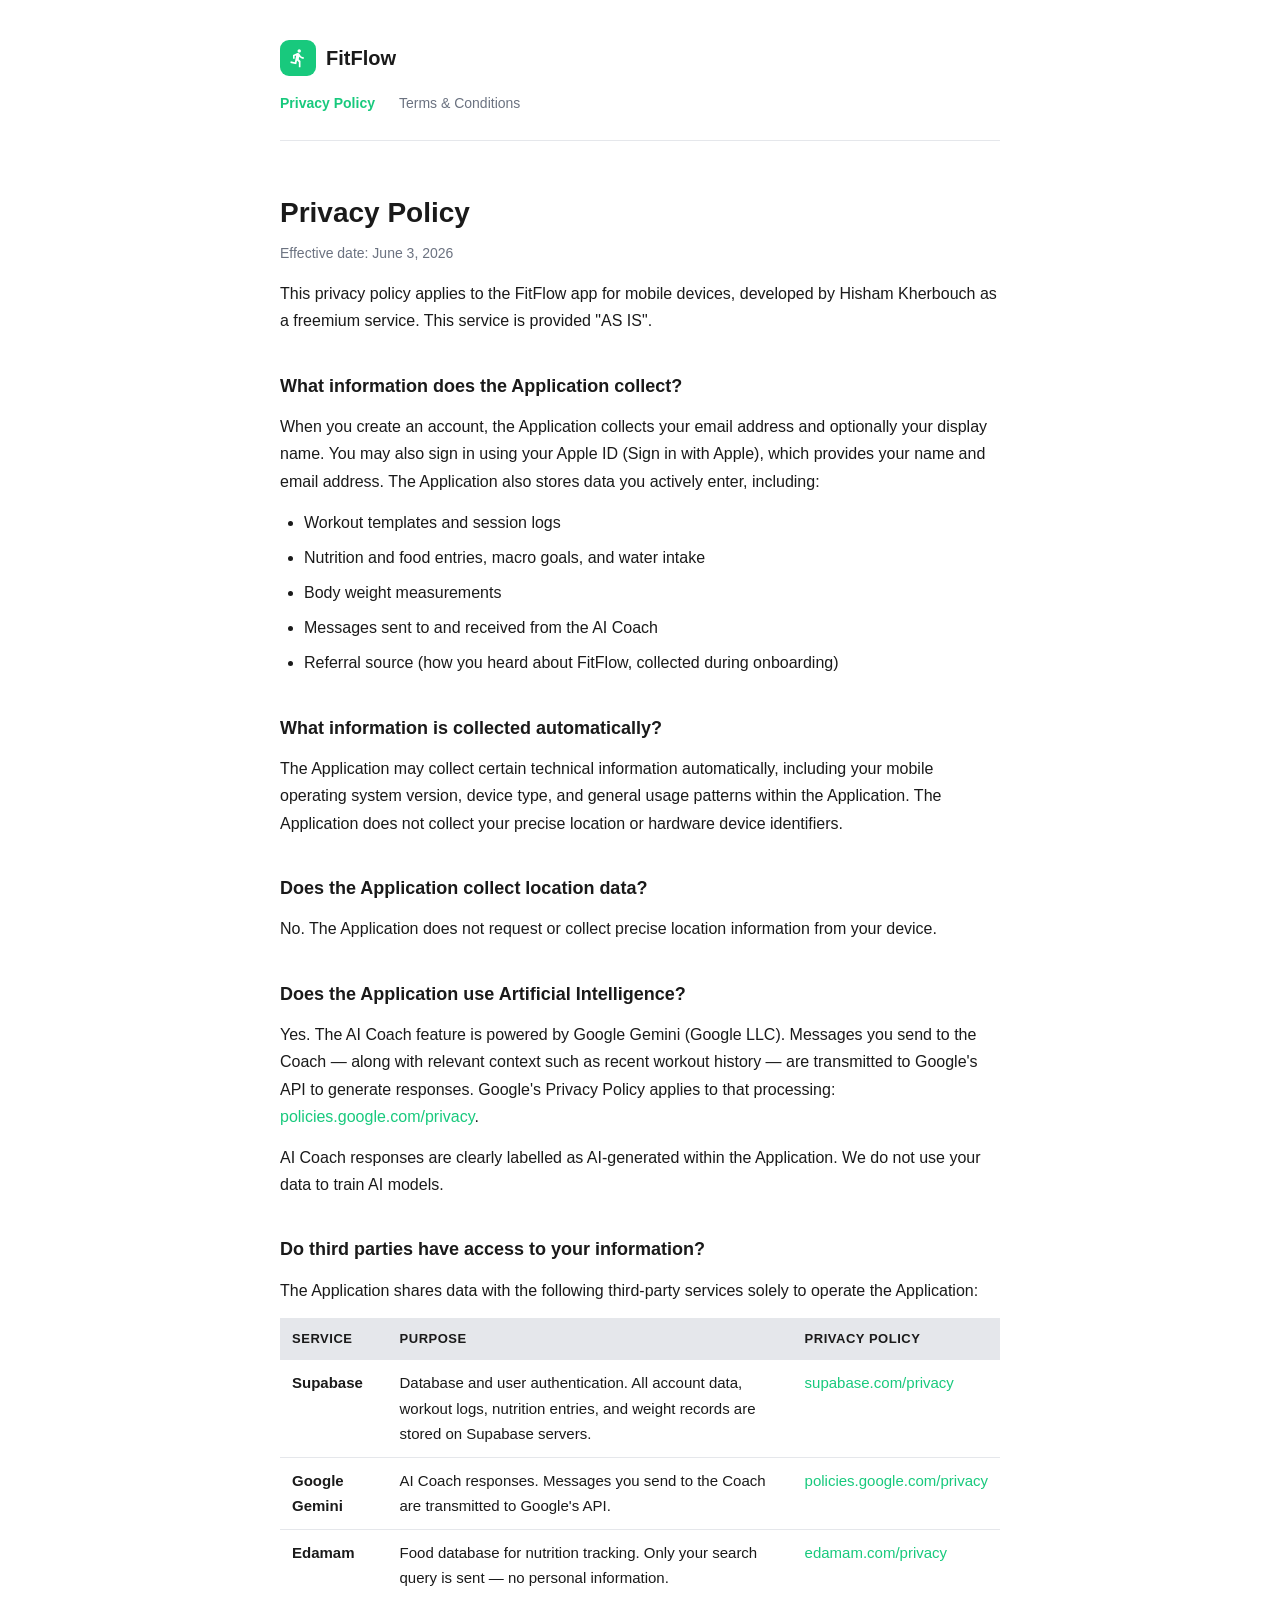
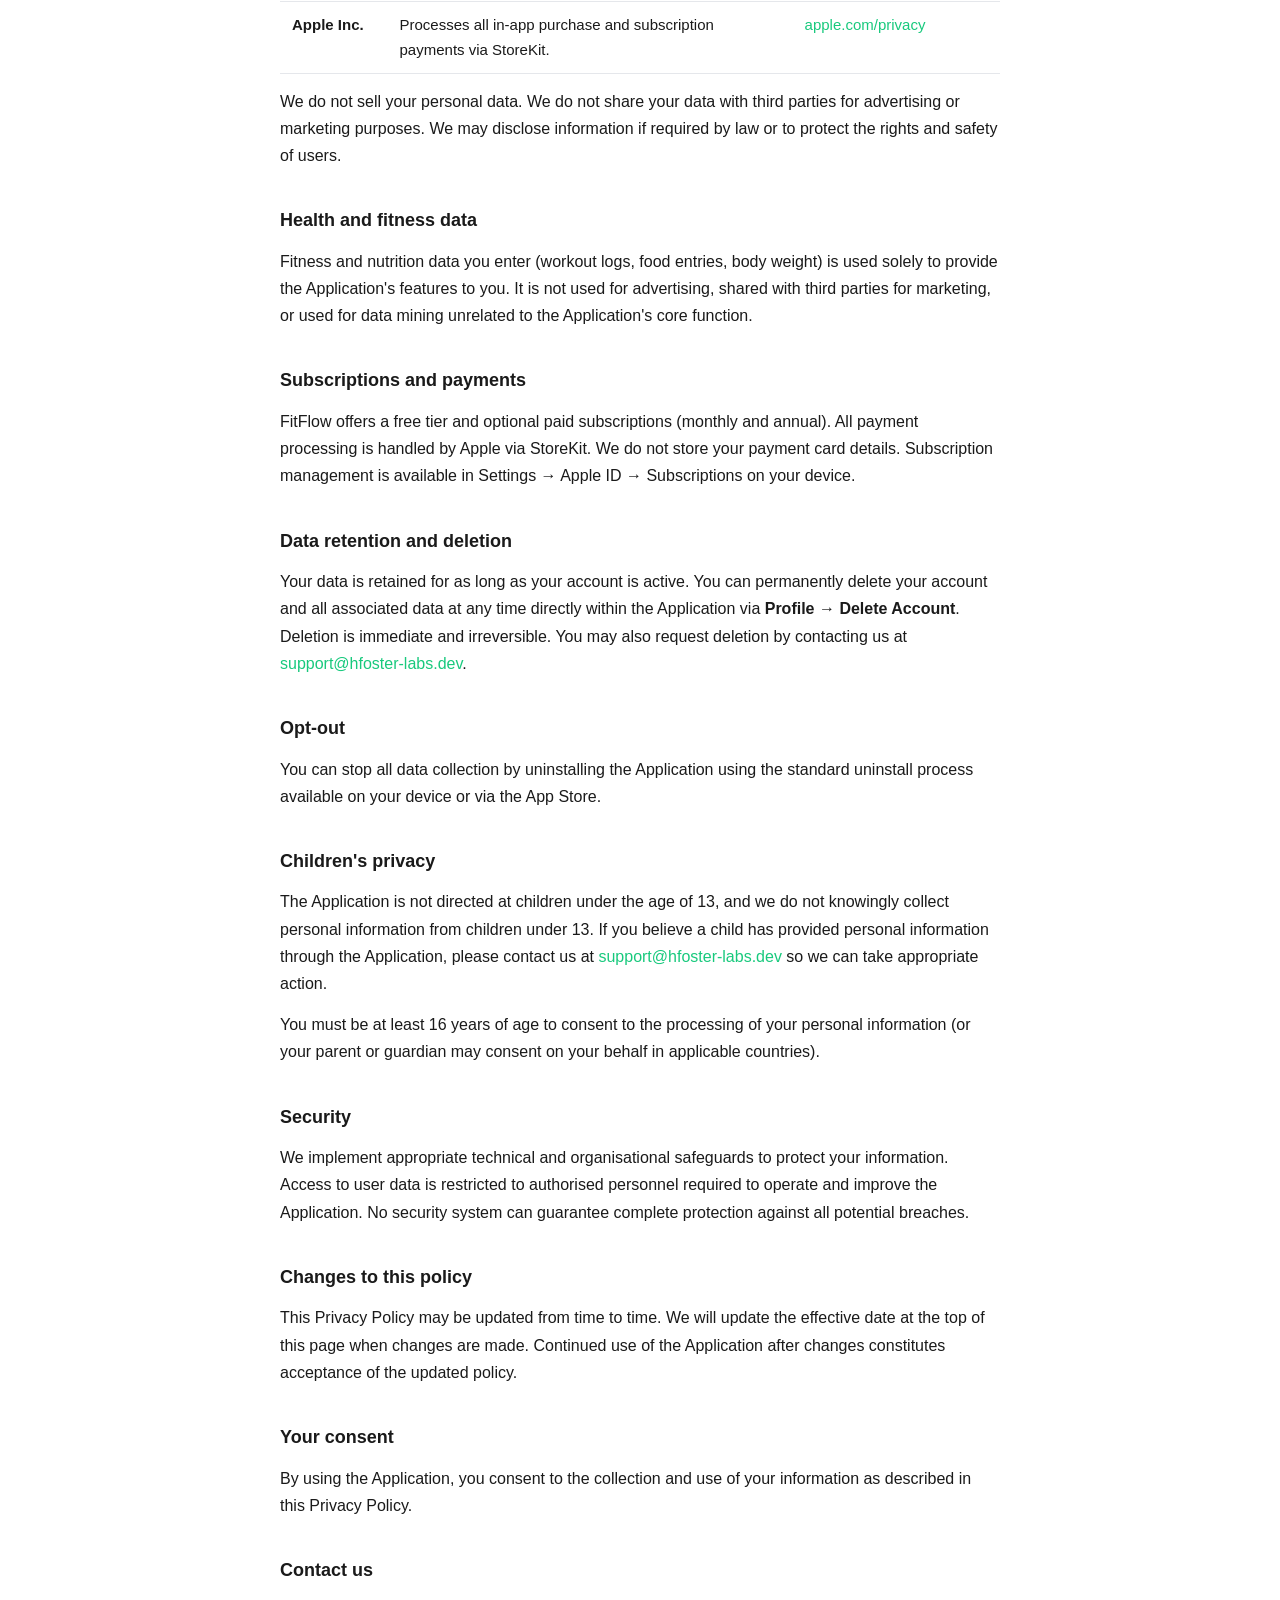
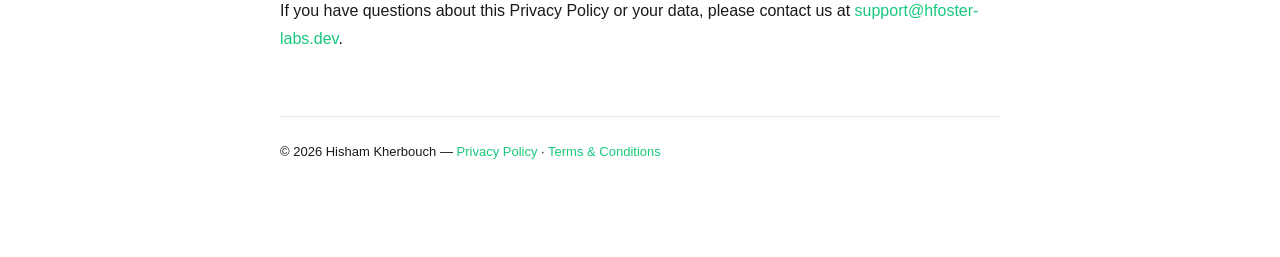
==== privacypolicy.html @ 9990f568 "Restructure site: landing at root, privacy at /privacypolicy, terms at /terms - Add landing page as " ====
<!DOCTYPE html>
<html lang="en">
<head>
  <meta charset="UTF-8">
  <meta name="viewport" content="width=device-width, initial-scale=1.0">
  <title>Privacy Policy — FitFlow</title>
  <link rel="stylesheet" href="style.css">
</head>
<body>
  <div class="wrap">
    <header>
      <a class="logo" href="/">
        <div class="logo-icon">
          <svg viewBox="0 0 24 24" xmlns="http://www.w3.org/2000/svg">
            <path d="M13.49 5.48c1.1 0 2-.9 2-2s-.9-2-2-2-2 .9-2 2 .9 2 2 2zm-3.6 13.9l1-4.4 2.1 2v6h2v-7.5l-2.1-2 .6-3c1.3 1.5 3.3 2.5 5.5 2.5v-2c-1.9 0-3.5-1-4.3-2.4l-1-1.6c-.4-.6-1-1-1.7-1-.3 0-.5.1-.8.1l-5.2 2.2v4.7h2v-3.4l1.8-.7-1.6 8.1-4.9-1-.4 2 7 1.4z"/>
          </svg>
        </div>
        <span class="logo-name">FitFlow</span>
      </a>
      <nav class="nav">
        <a href="/privacypolicy" class="active">Privacy Policy</a>
        <a href="/terms">Terms &amp; Conditions</a>
      </nav>
    </header>

    <h1 class="page-title">Privacy Policy</h1>
    <p class="effective-date">Effective date: June 3, 2026</p>

    <p>This privacy policy applies to the FitFlow app for mobile devices, developed by Hisham Kherbouch as a freemium service. This service is provided "AS IS".</p>

    <h2>What information does the Application collect?</h2>
    <p>When you create an account, the Application collects your email address and optionally your display name. You may also sign in using your Apple ID (Sign in with Apple), which provides your name and email address. The Application also stores data you actively enter, including:</p>
    <ul>
      <li>Workout templates and session logs</li>
      <li>Nutrition and food entries, macro goals, and water intake</li>
      <li>Body weight measurements</li>
      <li>Messages sent to and received from the AI Coach</li>
      <li>Referral source (how you heard about FitFlow, collected during onboarding)</li>
    </ul>

    <h2>What information is collected automatically?</h2>
    <p>The Application may collect certain technical information automatically, including your mobile operating system version, device type, and general usage patterns within the Application. The Application does not collect your precise location or hardware device identifiers.</p>

    <h2>Does the Application collect location data?</h2>
    <p>No. The Application does not request or collect precise location information from your device.</p>

    <h2>Does the Application use Artificial Intelligence?</h2>
    <p>Yes. The AI Coach feature is powered by Google Gemini (Google LLC). Messages you send to the Coach — along with relevant context such as recent workout history — are transmitted to Google's API to generate responses. Google's Privacy Policy applies to that processing: <a href="https://policies.google.com/privacy" target="_blank" rel="noopener">policies.google.com/privacy</a>.</p>
    <p>AI Coach responses are clearly labelled as AI-generated within the Application. We do not use your data to train AI models.</p>

    <h2>Do third parties have access to your information?</h2>
    <p>The Application shares data with the following third-party services solely to operate the Application:</p>
    <table>
      <thead>
        <tr>
          <th>Service</th>
          <th>Purpose</th>
          <th>Privacy Policy</th>
        </tr>
      </thead>
      <tbody>
        <tr>
          <td><strong>Supabase</strong></td>
          <td>Database and user authentication. All account data, workout logs, nutrition entries, and weight records are stored on Supabase servers.</td>
          <td><a href="https://supabase.com/privacy" target="_blank" rel="noopener">supabase.com/privacy</a></td>
        </tr>
        <tr>
          <td><strong>Google Gemini</strong></td>
          <td>AI Coach responses. Messages you send to the Coach are transmitted to Google's API.</td>
          <td><a href="https://policies.google.com/privacy" target="_blank" rel="noopener">policies.google.com/privacy</a></td>
        </tr>
        <tr>
          <td><strong>Edamam</strong></td>
          <td>Food database for nutrition tracking. Only your search query is sent — no personal information.</td>
          <td><a href="https://www.edamam.com/privacy/" target="_blank" rel="noopener">edamam.com/privacy</a></td>
        </tr>
        <tr>
          <td><strong>Apple Inc.</strong></td>
          <td>Processes all in-app purchase and subscription payments via StoreKit.</td>
          <td><a href="https://www.apple.com/privacy" target="_blank" rel="noopener">apple.com/privacy</a></td>
        </tr>
      </tbody>
    </table>
    <p>We do not sell your personal data. We do not share your data with third parties for advertising or marketing purposes. We may disclose information if required by law or to protect the rights and safety of users.</p>

    <h2>Health and fitness data</h2>
    <p>Fitness and nutrition data you enter (workout logs, food entries, body weight) is used solely to provide the Application's features to you. It is not used for advertising, shared with third parties for marketing, or used for data mining unrelated to the Application's core function.</p>

    <h2>Subscriptions and payments</h2>
    <p>FitFlow offers a free tier and optional paid subscriptions (monthly and annual). All payment processing is handled by Apple via StoreKit. We do not store your payment card details. Subscription management is available in Settings → Apple ID → Subscriptions on your device.</p>

    <h2>Data retention and deletion</h2>
    <p>Your data is retained for as long as your account is active. You can permanently delete your account and all associated data at any time directly within the Application via <strong>Profile → Delete Account</strong>. Deletion is immediate and irreversible. You may also request deletion by contacting us at <a href="mailto:support@hfoster-labs.dev">support@hfoster-labs.dev</a>.</p>

    <h2>Opt-out</h2>
    <p>You can stop all data collection by uninstalling the Application using the standard uninstall process available on your device or via the App Store.</p>

    <h2>Children's privacy</h2>
    <p>The Application is not directed at children under the age of 13, and we do not knowingly collect personal information from children under 13. If you believe a child has provided personal information through the Application, please contact us at <a href="mailto:support@hfoster-labs.dev">support@hfoster-labs.dev</a> so we can take appropriate action.</p>
    <p>You must be at least 16 years of age to consent to the processing of your personal information (or your parent or guardian may consent on your behalf in applicable countries).</p>

    <h2>Security</h2>
    <p>We implement appropriate technical and organisational safeguards to protect your information. Access to user data is restricted to authorised personnel required to operate and improve the Application. No security system can guarantee complete protection against all potential breaches.</p>

    <h2>Changes to this policy</h2>
    <p>This Privacy Policy may be updated from time to time. We will update the effective date at the top of this page when changes are made. Continued use of the Application after changes constitutes acceptance of the updated policy.</p>

    <h2>Your consent</h2>
    <p>By using the Application, you consent to the collection and use of your information as described in this Privacy Policy.</p>

    <h2>Contact us</h2>
    <p>If you have questions about this Privacy Policy or your data, please contact us at <a href="mailto:support@hfoster-labs.dev">support@hfoster-labs.dev</a>.</p>

    <footer>
      <p>&copy; 2026 Hisham Kherbouch &mdash; <a href="/privacypolicy">Privacy Policy</a> &middot; <a href="/terms">Terms &amp; Conditions</a></p>
    </footer>
  </div>
</body>
</html>
---- style.css ----
*, *::before, *::after { box-sizing: border-box; margin: 0; padding: 0; }

:root {
  --bg: #ffffff;
  --text: #1a1a1a;
  --muted: #6b7280;
  --border: #e5e7eb;
  --accent: #18c97d;
  --max: 720px;
}

@media (prefers-color-scheme: dark) {
  :root {
    --bg: #0f0f0f;
    --text: #f0f0f0;
    --muted: #9ca3af;
    --border: #2d2d2d;
  }
}

body {
  font-family: -apple-system, BlinkMacSystemFont, "Segoe UI", Roboto, Helvetica, Arial, sans-serif;
  background: var(--bg);
  color: var(--text);
  line-height: 1.7;
  font-size: 16px;
  padding: 40px 20px 80px;
}

.wrap {
  max-width: var(--max);
  margin: 0 auto;
}

header {
  margin-bottom: 48px;
  padding-bottom: 24px;
  border-bottom: 1px solid var(--border);
}

.logo {
  display: flex;
  align-items: center;
  gap: 10px;
  margin-bottom: 8px;
  text-decoration: none;
  color: var(--text);
}

.logo-icon {
  width: 36px;
  height: 36px;
  background: var(--accent);
  border-radius: 9px;
  display: flex;
  align-items: center;
  justify-content: center;
}

.logo-icon svg {
  width: 20px;
  height: 20px;
  fill: white;
}

.logo-name {
  font-size: 20px;
  font-weight: 700;
}

.page-title {
  font-size: 28px;
  font-weight: 700;
  margin-bottom: 6px;
}

.effective-date {
  font-size: 14px;
  color: var(--muted);
}

h2 {
  font-size: 18px;
  font-weight: 600;
  margin-top: 36px;
  margin-bottom: 12px;
}

p {
  margin-bottom: 14px;
  color: var(--text);
}

ul {
  margin: 0 0 14px 0;
  padding-left: 24px;
}

li {
  margin-bottom: 8px;
}

table {
  width: 100%;
  border-collapse: collapse;
  margin-bottom: 14px;
  font-size: 15px;
}

th {
  text-align: left;
  padding: 10px 12px;
  background: var(--border);
  font-weight: 600;
  font-size: 13px;
  text-transform: uppercase;
  letter-spacing: 0.04em;
}

td {
  padding: 10px 12px;
  border-bottom: 1px solid var(--border);
  vertical-align: top;
}

a {
  color: var(--accent);
  text-decoration: none;
}

a:hover { text-decoration: underline; }

.nav {
  display: flex;
  gap: 24px;
  margin-top: 16px;
  font-size: 14px;
}

.nav a {
  color: var(--muted);
}

.nav a.active {
  color: var(--accent);
  font-weight: 600;
}

footer {
  margin-top: 64px;
  padding-top: 24px;
  border-top: 1px solid var(--border);
  font-size: 13px;
  color: var(--muted);
}
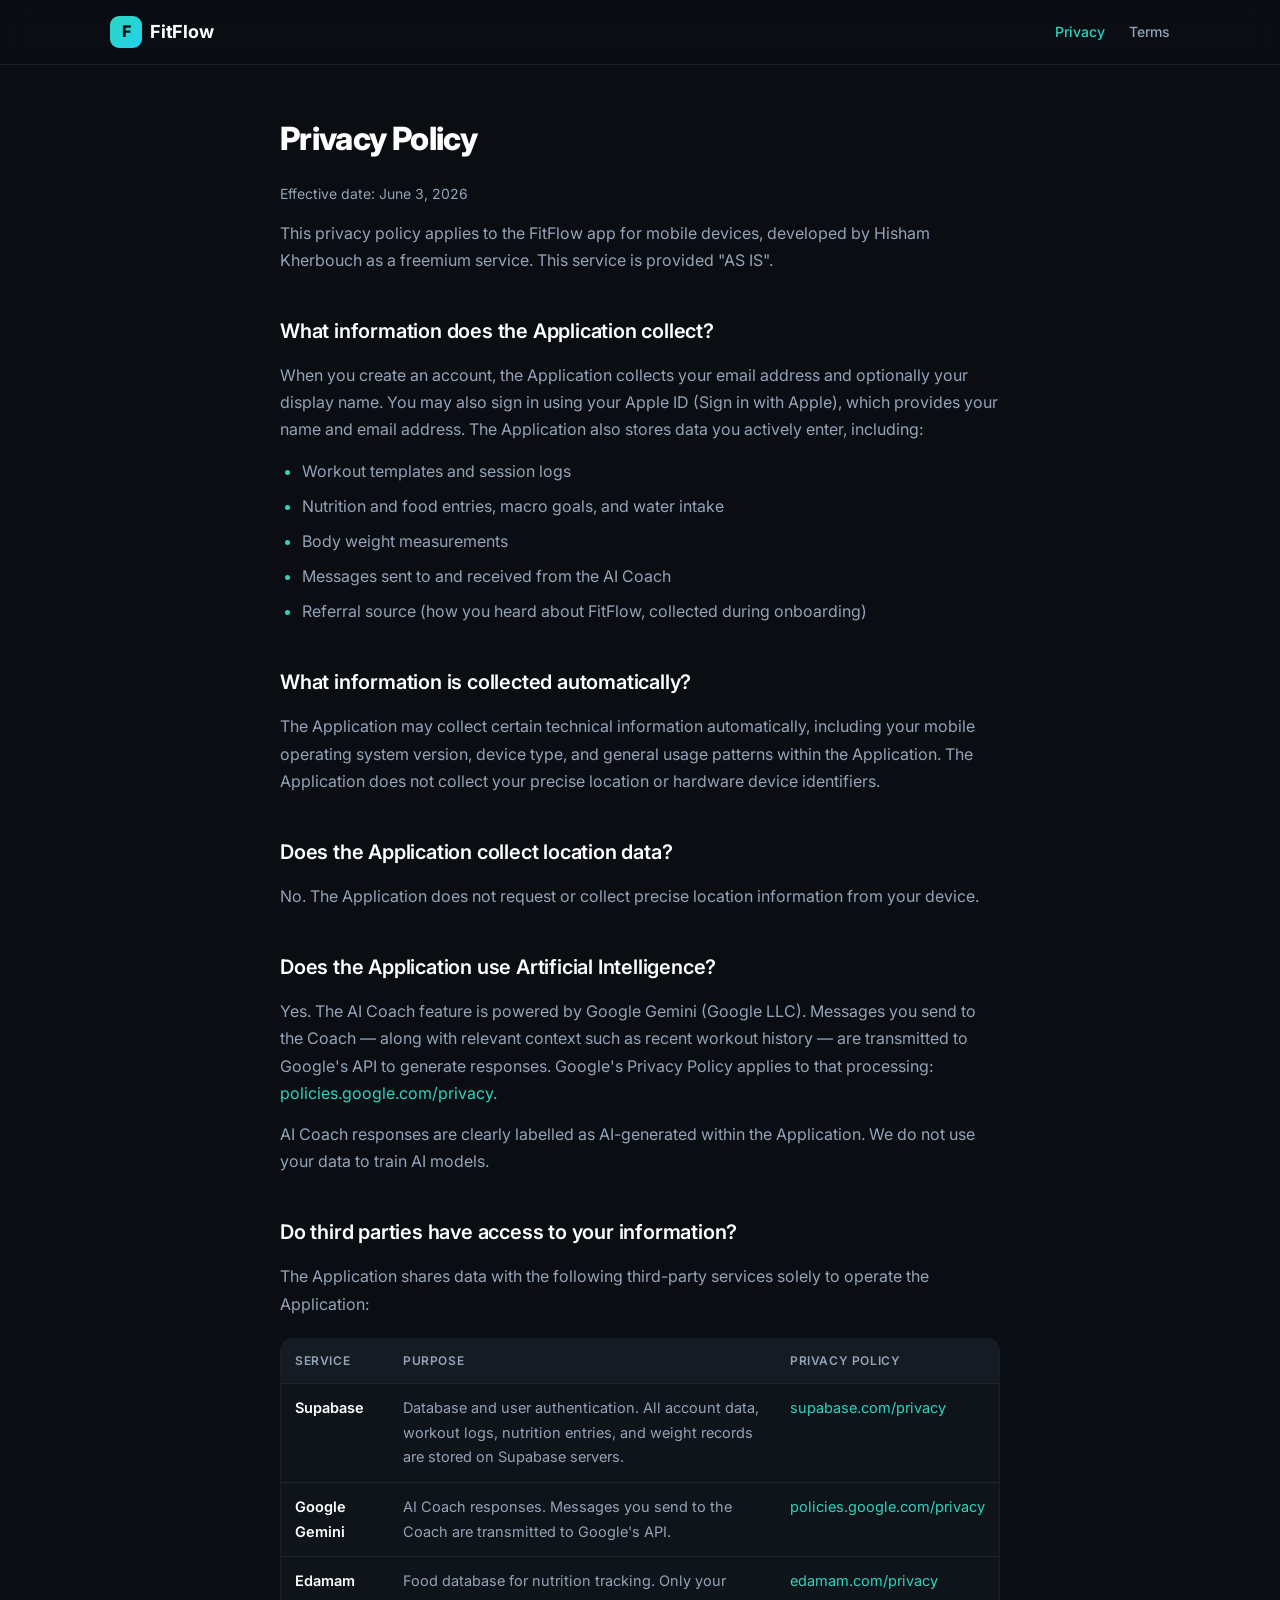
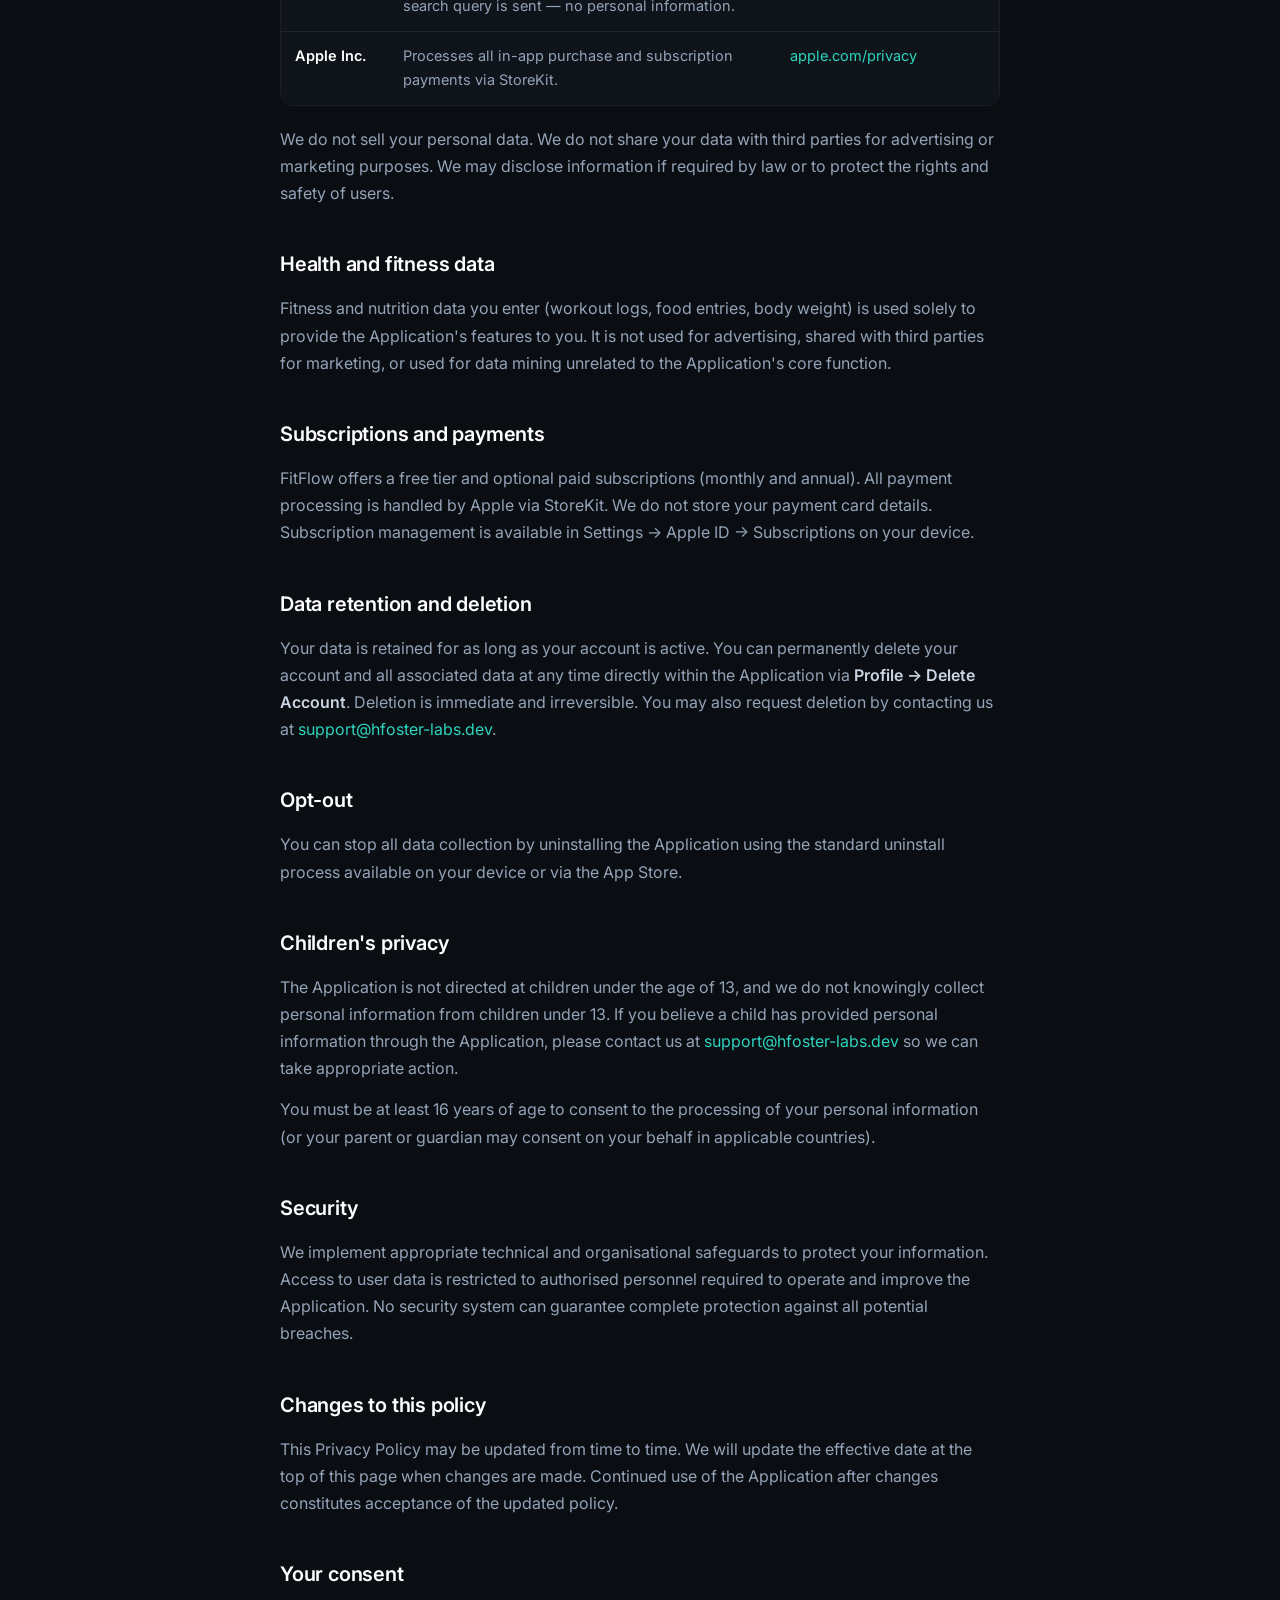
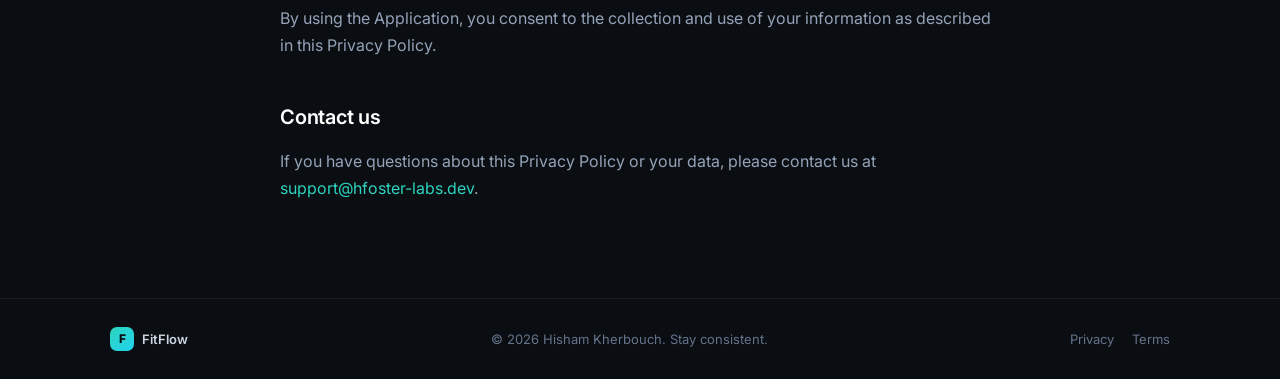
==== commit 770dde1c: "Restyle legal pages to match landing/app UI - Rewrite style.css to the dark ink/teal palette + Inter" ====
--- a/privacypolicy.html
+++ b/privacypolicy.html
@@ -4,25 +4,27 @@
   <meta charset="UTF-8">
   <meta name="viewport" content="width=device-width, initial-scale=1.0">
   <title>Privacy Policy — FitFlow</title>
+  <meta name="description" content="How FitFlow collects, uses, and protects your data.">
+  <link rel="preconnect" href="https://fonts.googleapis.com">
+  <link rel="preconnect" href="https://fonts.gstatic.com" crossorigin>
+  <link href="https://fonts.googleapis.com/css2?family=Inter:wght@400;500;600;700;800&display=swap" rel="stylesheet">
   <link rel="stylesheet" href="style.css">
 </head>
 <body>
-  <div class="wrap">
-    <header>
+  <header class="site-header">
+    <div class="header-inner">
       <a class="logo" href="/">
-        <div class="logo-icon">
-          <svg viewBox="0 0 24 24" xmlns="http://www.w3.org/2000/svg">
-            <path d="M13.49 5.48c1.1 0 2-.9 2-2s-.9-2-2-2-2 .9-2 2 .9 2 2 2zm-3.6 13.9l1-4.4 2.1 2v6h2v-7.5l-2.1-2 .6-3c1.3 1.5 3.3 2.5 5.5 2.5v-2c-1.9 0-3.5-1-4.3-2.4l-1-1.6c-.4-.6-1-1-1.7-1-.3 0-.5.1-.8.1l-5.2 2.2v4.7h2v-3.4l1.8-.7-1.6 8.1-4.9-1-.4 2 7 1.4z"/>
-          </svg>
-        </div>
+        <span class="logo-mark">F</span>
         <span class="logo-name">FitFlow</span>
       </a>
       <nav class="nav">
-        <a href="/privacypolicy" class="active">Privacy Policy</a>
-        <a href="/terms">Terms &amp; Conditions</a>
+        <a href="/privacypolicy" class="active">Privacy</a>
+        <a href="/terms">Terms</a>
       </nav>
-    </header>
+    </div>
+  </header>
 
+  <main class="wrap">
     <h1 class="page-title">Privacy Policy</h1>
     <p class="effective-date">Effective date: June 3, 2026</p>
 
@@ -110,10 +112,20 @@
 
     <h2>Contact us</h2>
     <p>If you have questions about this Privacy Policy or your data, please contact us at <a href="mailto:support@hfoster-labs.dev">support@hfoster-labs.dev</a>.</p>
+  </main>
 
-    <footer>
-      <p>&copy; 2026 Hisham Kherbouch &mdash; <a href="/privacypolicy">Privacy Policy</a> &middot; <a href="/terms">Terms &amp; Conditions</a></p>
-    </footer>
-  </div>
+  <footer class="site-footer">
+    <div class="footer-inner">
+      <a class="logo-sm" href="/">
+        <span class="logo-mark">F</span>
+        <span>FitFlow</span>
+      </a>
+      <p>© 2026 Hisham Kherbouch. Stay consistent.</p>
+      <div class="footer-links">
+        <a href="/privacypolicy">Privacy</a>
+        <a href="/terms">Terms</a>
+      </div>
+    </div>
+  </footer>
 </body>
 </html>
--- a/style.css
+++ b/style.css
@@ -1,155 +1,181 @@
 *, *::before, *::after { box-sizing: border-box; margin: 0; padding: 0; }
 
 :root {
-  --bg: #ffffff;
-  --text: #1a1a1a;
-  --muted: #6b7280;
-  --border: #e5e7eb;
-  --accent: #18c97d;
-  --max: 720px;
+  --ink-900: #0a0e12;
+  --ink-800: #0e1419;
+  --ink-700: #141b22;
+  --ink-600: #1c2630;
+  --teal: #2dd4bf;
+  --teal-glow: #22d3ee;
+  --text: #cbd5e1;   /* slate-300 */
+  --muted: #94a3b8;  /* slate-400 */
+  --faint: #64748b;  /* slate-500 */
+  --border: rgba(255, 255, 255, 0.07);
+  --max: 760px;
 }
 
-@media (prefers-color-scheme: dark) {
-  :root {
-    --bg: #0f0f0f;
-    --text: #f0f0f0;
-    --muted: #9ca3af;
-    --border: #2d2d2d;
-  }
-}
+html { scroll-behavior: smooth; }
 
 body {
-  font-family: -apple-system, BlinkMacSystemFont, "Segoe UI", Roboto, Helvetica, Arial, sans-serif;
-  background: var(--bg);
+  font-family: 'Inter', system-ui, -apple-system, BlinkMacSystemFont, sans-serif;
+  background: var(--ink-900);
   color: var(--text);
   line-height: 1.7;
   font-size: 16px;
-  padding: 40px 20px 80px;
+  -webkit-font-smoothing: antialiased;
 }
 
+::selection { background: rgba(45, 212, 191, 0.3); color: #fff; }
+
+a { color: var(--teal); text-decoration: none; }
+a:hover { text-decoration: underline; }
+strong { color: var(--text); font-weight: 600; }
+
+/* ---- Header ---- */
+.site-header {
+  position: sticky;
+  top: 0;
+  z-index: 50;
+  background: rgba(10, 14, 18, 0.8);
+  backdrop-filter: blur(12px);
+  -webkit-backdrop-filter: blur(12px);
+  border-bottom: 1px solid var(--border);
+}
+
+.header-inner {
+  max-width: 1100px;
+  margin: 0 auto;
+  display: flex;
+  align-items: center;
+  justify-content: space-between;
+  padding: 16px 20px;
+}
+
+.logo { display: flex; align-items: center; gap: 8px; color: #fff; }
+.logo:hover { text-decoration: none; }
+
+.logo-mark {
+  display: grid;
+  place-items: center;
+  width: 32px;
+  height: 32px;
+  border-radius: 9px;
+  background: linear-gradient(135deg, var(--teal), var(--teal-glow));
+  color: var(--ink-900);
+  font-weight: 800;
+  font-size: 16px;
+}
+
+.logo-name { font-size: 18px; font-weight: 700; letter-spacing: -0.01em; }
+
+.nav { display: flex; gap: 24px; font-size: 14px; font-weight: 500; }
+.nav a { color: var(--muted); transition: color 0.15s ease; }
+.nav a:hover { color: #fff; text-decoration: none; }
+.nav a.active { color: var(--teal); }
+
+/* ---- Article ---- */
 .wrap {
   max-width: var(--max);
   margin: 0 auto;
-}
-
-header {
-  margin-bottom: 48px;
-  padding-bottom: 24px;
-  border-bottom: 1px solid var(--border);
-}
-
-.logo {
-  display: flex;
-  align-items: center;
-  gap: 10px;
-  margin-bottom: 8px;
-  text-decoration: none;
-  color: var(--text);
-}
-
-.logo-icon {
-  width: 36px;
-  height: 36px;
-  background: var(--accent);
-  border-radius: 9px;
-  display: flex;
-  align-items: center;
-  justify-content: center;
-}
-
-.logo-icon svg {
-  width: 20px;
-  height: 20px;
-  fill: white;
-}
-
-.logo-name {
-  font-size: 20px;
-  font-weight: 700;
+  padding: 56px 20px 40px;
 }
 
 .page-title {
-  font-size: 28px;
-  font-weight: 700;
-  margin-bottom: 6px;
+  font-size: 32px;
+  font-weight: 800;
+  letter-spacing: -0.02em;
+  line-height: 1.15;
+  color: #fff;
 }
 
 .effective-date {
+  margin-top: 8px;
   font-size: 14px;
+  color: var(--faint);
+}
+
+.wrap p { margin-top: 14px; color: var(--muted); }
+.wrap > p:first-of-type { margin-top: 24px; }
+
+h2 {
+  margin-top: 40px;
+  margin-bottom: 2px;
+  font-size: 20px;
+  font-weight: 600;
+  letter-spacing: -0.01em;
+  color: #fff;
+}
+
+ul { margin: 14px 0; padding-left: 22px; }
+li { margin-bottom: 8px; color: var(--muted); }
+li::marker { color: var(--teal); }
+
+/* ---- Table ---- */
+table {
+  width: 100%;
+  margin: 20px 0;
+  font-size: 14.5px;
+  border-collapse: separate;
+  border-spacing: 0;
+  border: 1px solid var(--border);
+  border-radius: 12px;
+  overflow: hidden;
+}
+
+thead { background: var(--ink-700); }
+
+th {
+  text-align: left;
+  padding: 12px 14px;
+  font-size: 12px;
+  font-weight: 600;
+  text-transform: uppercase;
+  letter-spacing: 0.05em;
   color: var(--muted);
 }
 
-h2 {
-  font-size: 18px;
-  font-weight: 600;
-  margin-top: 36px;
-  margin-bottom: 12px;
-}
-
-p {
-  margin-bottom: 14px;
-  color: var(--text);
-}
-
-ul {
-  margin: 0 0 14px 0;
-  padding-left: 24px;
-}
-
-li {
-  margin-bottom: 8px;
-}
-
-table {
-  width: 100%;
-  border-collapse: collapse;
-  margin-bottom: 14px;
-  font-size: 15px;
-}
-
-th {
-  text-align: left;
-  padding: 10px 12px;
-  background: var(--border);
-  font-weight: 600;
-  font-size: 13px;
-  text-transform: uppercase;
-  letter-spacing: 0.04em;
-}
-
 td {
-  padding: 10px 12px;
-  border-bottom: 1px solid var(--border);
+  padding: 12px 14px;
+  border-top: 1px solid var(--border);
   vertical-align: top;
-}
-
-a {
-  color: var(--accent);
-  text-decoration: none;
-}
-
-a:hover { text-decoration: underline; }
-
-.nav {
-  display: flex;
-  gap: 24px;
-  margin-top: 16px;
-  font-size: 14px;
-}
-
-.nav a {
   color: var(--muted);
 }
 
-.nav a.active {
-  color: var(--accent);
-  font-weight: 600;
+tbody tr { background: var(--ink-800); }
+td strong { color: #fff; }
+
+/* ---- Footer ---- */
+.site-footer {
+  margin-top: 56px;
+  border-top: 1px solid var(--border);
 }
 
-footer {
-  margin-top: 64px;
-  padding-top: 24px;
-  border-top: 1px solid var(--border);
+.footer-inner {
+  max-width: 1100px;
+  margin: 0 auto;
+  padding: 28px 20px;
+  display: flex;
+  flex-direction: column;
+  align-items: center;
+  justify-content: space-between;
+  gap: 14px;
   font-size: 13px;
-  color: var(--muted);
+  color: var(--faint);
+  text-align: center;
 }
+
+.logo-sm { display: flex; align-items: center; gap: 8px; color: var(--text); font-weight: 600; }
+.logo-sm:hover { text-decoration: none; }
+.logo-sm .logo-mark { width: 24px; height: 24px; font-size: 12px; border-radius: 7px; }
+
+.footer-links { display: flex; gap: 18px; }
+.footer-links a { color: var(--faint); }
+.footer-links a:hover { color: var(--text); text-decoration: none; }
+
+@media (min-width: 640px) {
+  .footer-inner { flex-direction: row; text-align: left; }
+}
+
+@media (prefers-reduced-motion: reduce) {
+  html { scroll-behavior: auto; }
+}
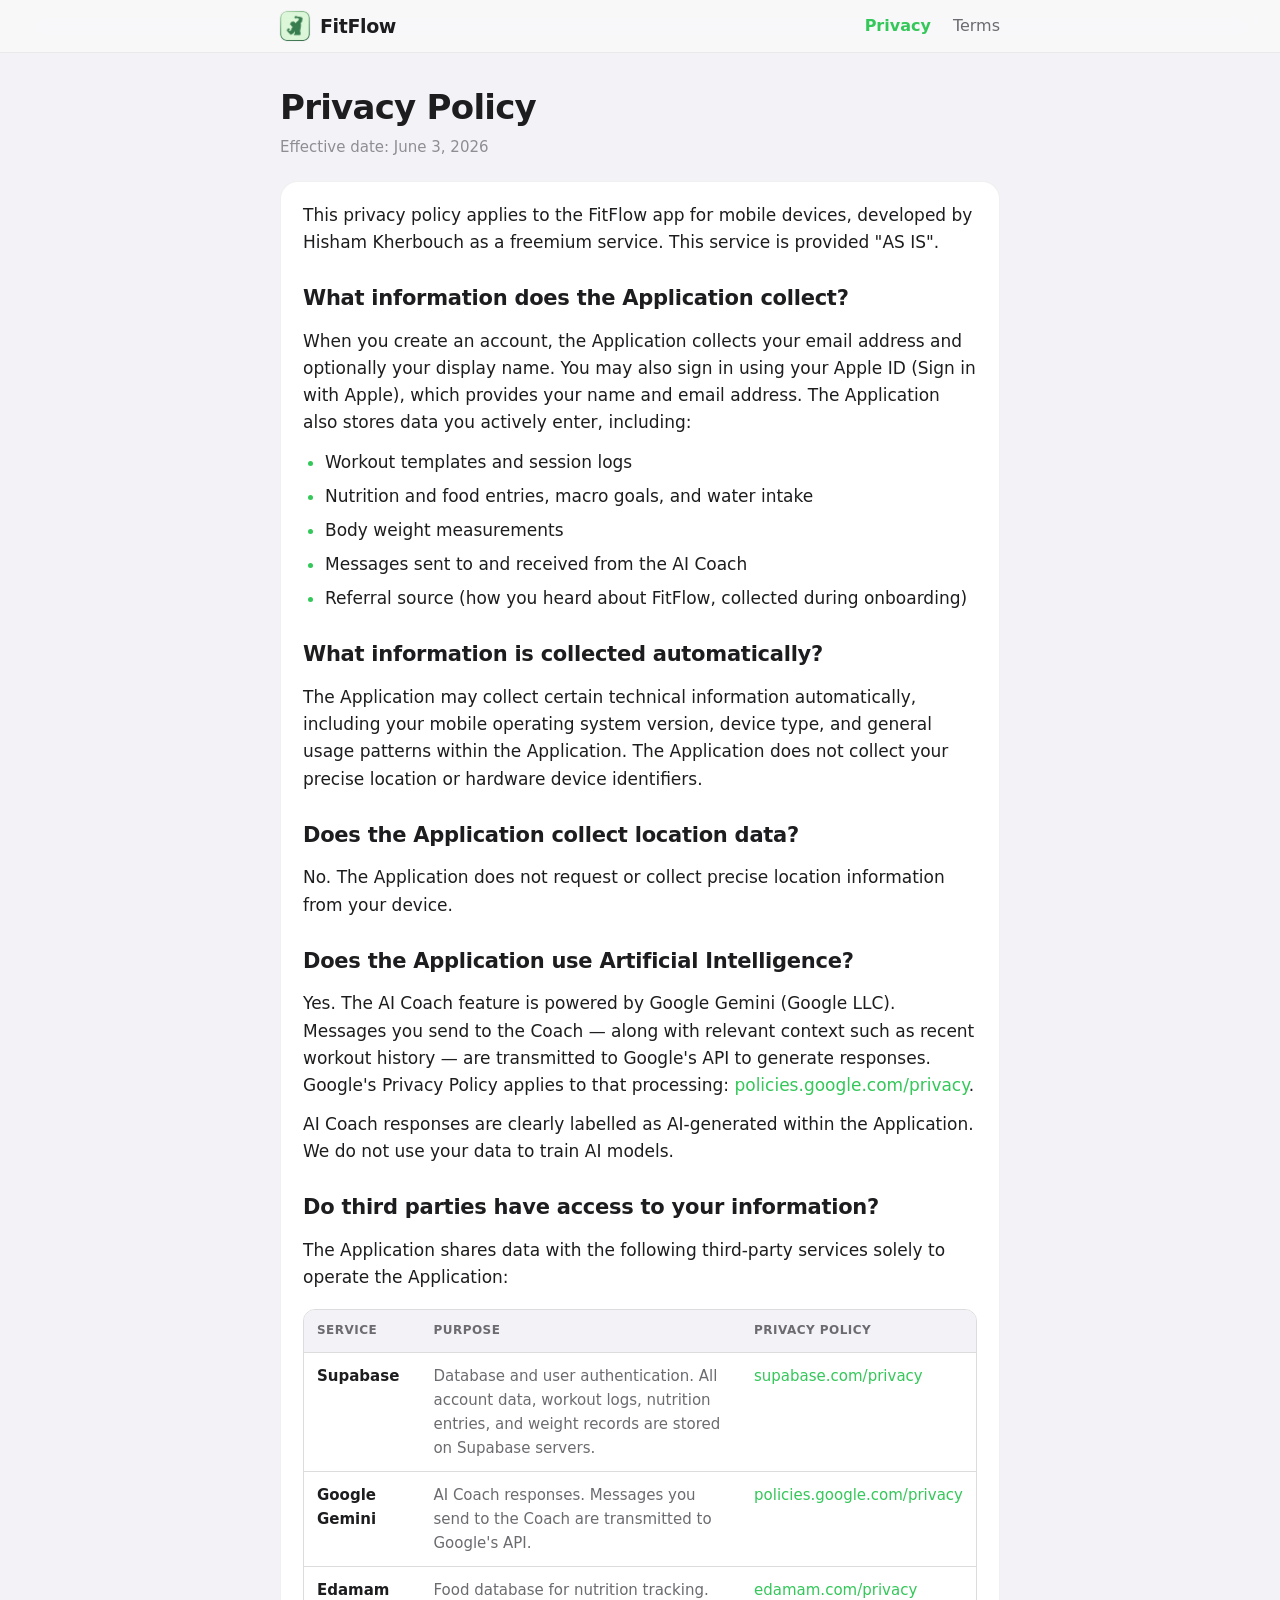
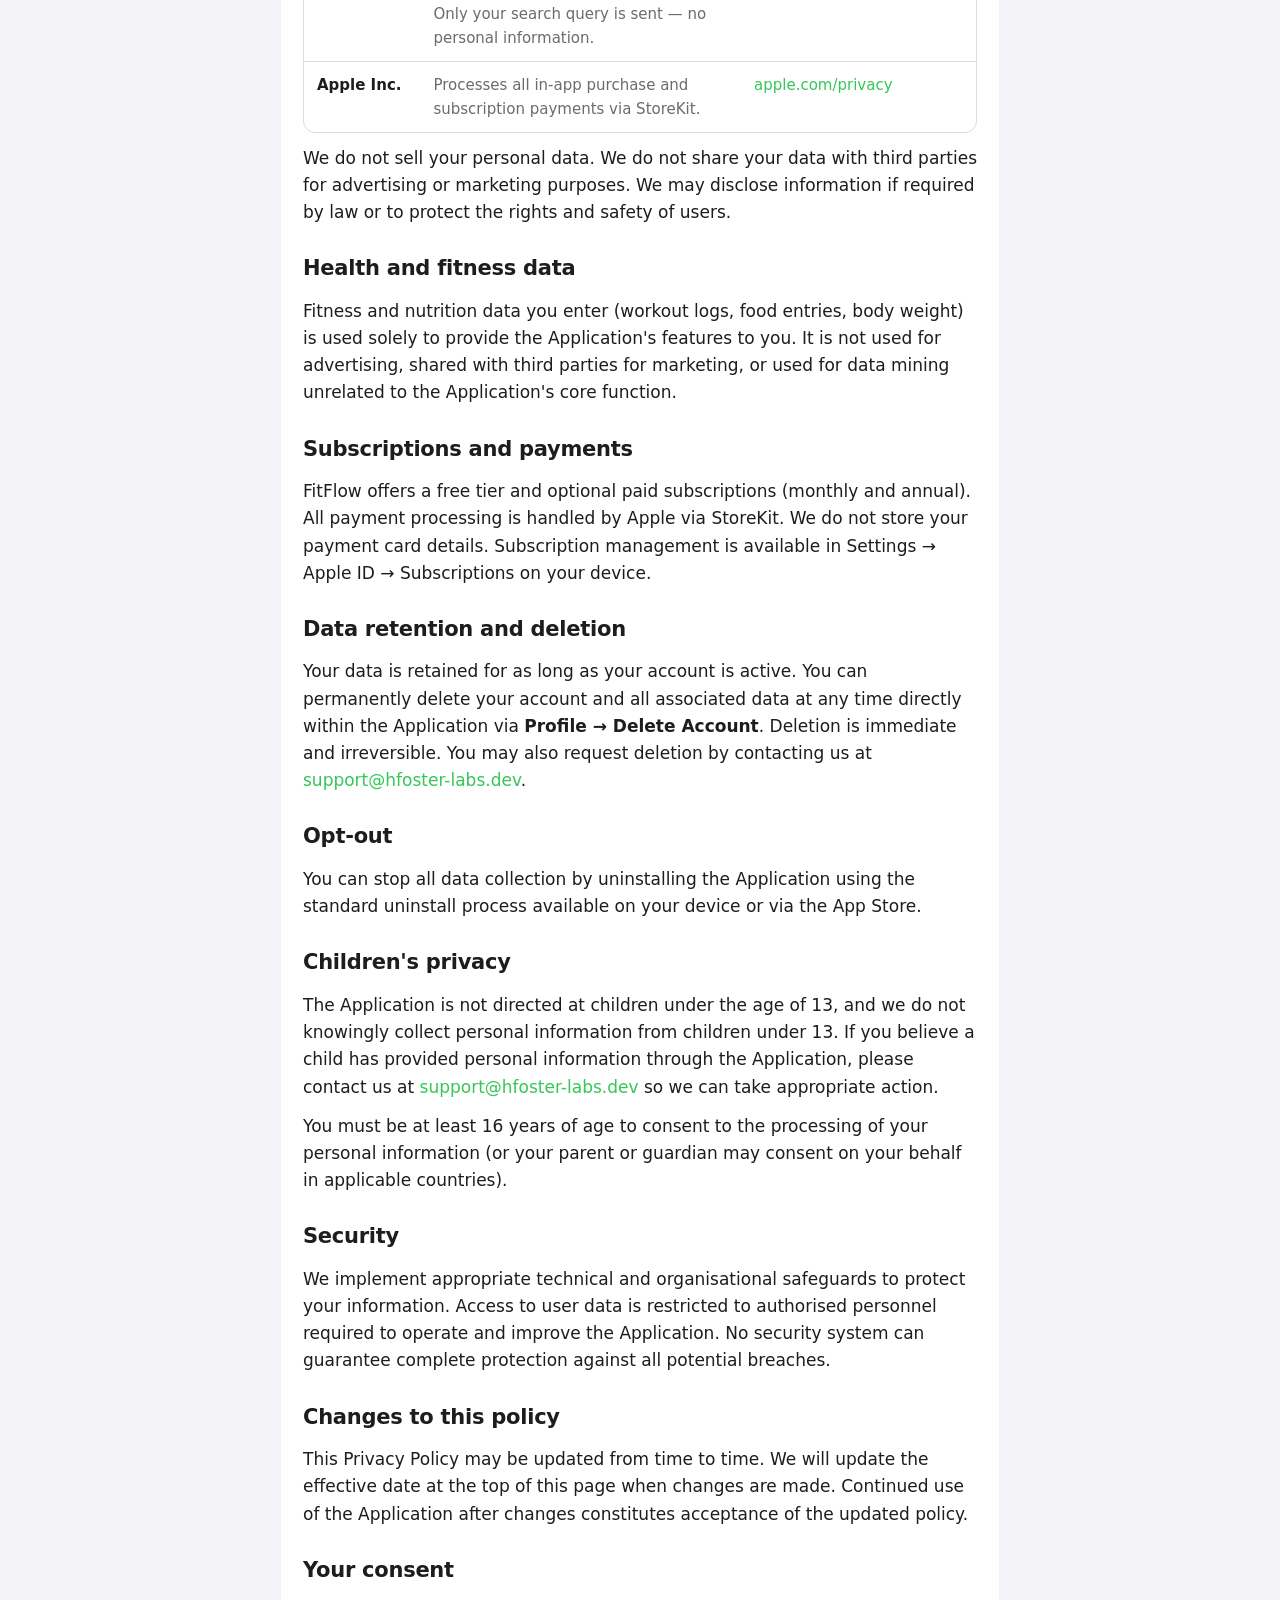
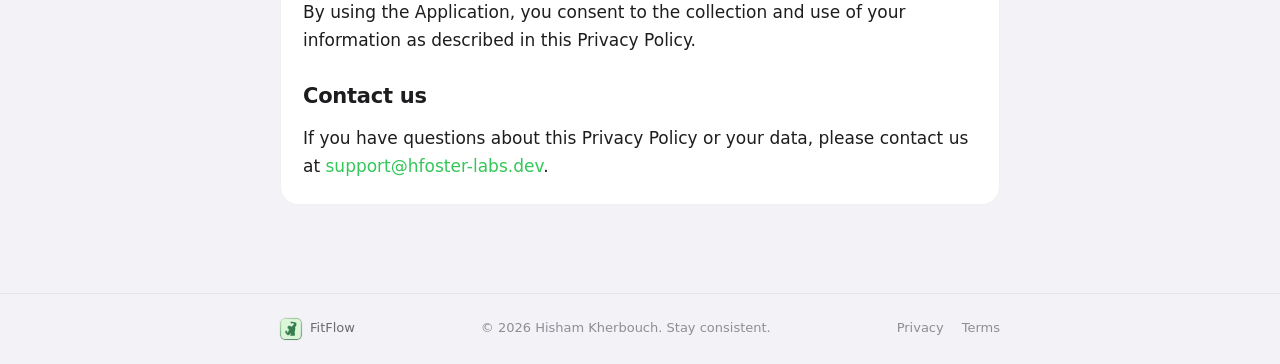
==== commit a609d40a: "Match legal pages to the app's actual UI - Use real app icon (AppIcon) in header/footer instead of p" ====
--- a/privacypolicy.html
+++ b/privacypolicy.html
@@ -5,16 +5,15 @@
   <meta name="viewport" content="width=device-width, initial-scale=1.0">
   <title>Privacy Policy — FitFlow</title>
   <meta name="description" content="How FitFlow collects, uses, and protects your data.">
-  <link rel="preconnect" href="https://fonts.googleapis.com">
-  <link rel="preconnect" href="https://fonts.gstatic.com" crossorigin>
-  <link href="https://fonts.googleapis.com/css2?family=Inter:wght@400;500;600;700;800&display=swap" rel="stylesheet">
+  <link rel="icon" type="image/png" href="/appicon.png">
+  <link rel="apple-touch-icon" href="/appicon.png">
   <link rel="stylesheet" href="style.css">
 </head>
 <body>
   <header class="site-header">
     <div class="header-inner">
       <a class="logo" href="/">
-        <span class="logo-mark">F</span>
+        <img class="app-icon" src="/appicon.png" alt="FitFlow" width="30" height="30">
         <span class="logo-name">FitFlow</span>
       </a>
       <nav class="nav">
@@ -28,6 +27,7 @@
     <h1 class="page-title">Privacy Policy</h1>
     <p class="effective-date">Effective date: June 3, 2026</p>
 
+    <article class="card">
     <p>This privacy policy applies to the FitFlow app for mobile devices, developed by Hisham Kherbouch as a freemium service. This service is provided "AS IS".</p>
 
     <h2>What information does the Application collect?</h2>
@@ -112,12 +112,13 @@
 
     <h2>Contact us</h2>
     <p>If you have questions about this Privacy Policy or your data, please contact us at <a href="mailto:support@hfoster-labs.dev">support@hfoster-labs.dev</a>.</p>
+    </article>
   </main>
 
   <footer class="site-footer">
     <div class="footer-inner">
       <a class="logo-sm" href="/">
-        <span class="logo-mark">F</span>
+        <img class="app-icon" src="/appicon.png" alt="FitFlow" width="30" height="30">
         <span>FitFlow</span>
       </a>
       <p>© 2026 Hisham Kherbouch. Stay consistent.</p>
--- a/style.css
+++ b/style.css
@@ -1,33 +1,49 @@
 *, *::before, *::after { box-sizing: border-box; margin: 0; padding: 0; }
 
 :root {
-  --ink-900: #0a0e12;
-  --ink-800: #0e1419;
-  --ink-700: #141b22;
-  --ink-600: #1c2630;
-  --teal: #2dd4bf;
-  --teal-glow: #22d3ee;
-  --text: #cbd5e1;   /* slate-300 */
-  --muted: #94a3b8;  /* slate-400 */
-  --faint: #64748b;  /* slate-500 */
-  --border: rgba(255, 255, 255, 0.07);
+  /* App palette — iOS system colors (light) */
+  --bg: #f2f2f7;           /* systemGroupedBackground */
+  --card: #ffffff;          /* secondarySystemGroupedBackground */
+  --text: #1d1d1f;          /* label */
+  --muted: #6b6b70;         /* secondaryLabel */
+  --faint: #8e8e93;         /* tertiaryLabel */
+  --separator: rgba(60, 60, 67, 0.18);
+  --hairline: rgba(0, 0, 0, 0.06);
+  --accent: #34c759;        /* AppColors.accent — health green */
+  --accent-press: #2cb14f;
+  --header-bg: rgba(249, 249, 249, 0.82);
   --max: 760px;
+}
+
+@media (prefers-color-scheme: dark) {
+  :root {
+    --bg: #000000;          /* systemGroupedBackground (dark) */
+    --card: #1c1c1e;        /* secondarySystemGroupedBackground (dark) */
+    --text: #f5f5f7;
+    --muted: #a1a1a6;
+    --faint: #8e8e93;
+    --separator: rgba(84, 84, 88, 0.6);
+    --hairline: rgba(255, 255, 255, 0.08);
+    --header-bg: rgba(28, 28, 30, 0.78);
+  }
 }
 
 html { scroll-behavior: smooth; }
 
 body {
-  font-family: 'Inter', system-ui, -apple-system, BlinkMacSystemFont, sans-serif;
-  background: var(--ink-900);
+  font-family: -apple-system, BlinkMacSystemFont, "SF Pro Text", "SF Pro",
+    system-ui, "Segoe UI", Roboto, sans-serif;
+  background: var(--bg);
   color: var(--text);
-  line-height: 1.7;
-  font-size: 16px;
+  line-height: 1.6;
+  font-size: 17px;          /* iOS body */
   -webkit-font-smoothing: antialiased;
+  text-rendering: optimizeLegibility;
 }
 
-::selection { background: rgba(45, 212, 191, 0.3); color: #fff; }
+::selection { background: rgba(52, 199, 89, 0.25); }
 
-a { color: var(--teal); text-decoration: none; }
+a { color: var(--accent); text-decoration: none; }
 a:hover { text-decoration: underline; }
 strong { color: var(--text); font-weight: 600; }
 
@@ -36,124 +52,122 @@
   position: sticky;
   top: 0;
   z-index: 50;
-  background: rgba(10, 14, 18, 0.8);
-  backdrop-filter: blur(12px);
-  -webkit-backdrop-filter: blur(12px);
-  border-bottom: 1px solid var(--border);
+  background: var(--header-bg);
+  backdrop-filter: saturate(180%) blur(20px);
+  -webkit-backdrop-filter: saturate(180%) blur(20px);
+  border-bottom: 1px solid var(--hairline);
 }
 
 .header-inner {
-  max-width: 1100px;
+  max-width: var(--max);
   margin: 0 auto;
   display: flex;
   align-items: center;
   justify-content: space-between;
-  padding: 16px 20px;
+  padding: 11px 20px;
 }
 
-.logo { display: flex; align-items: center; gap: 8px; color: #fff; }
+.logo { display: flex; align-items: center; gap: 10px; color: var(--text); }
 .logo:hover { text-decoration: none; }
 
-.logo-mark {
-  display: grid;
-  place-items: center;
-  width: 32px;
-  height: 32px;
-  border-radius: 9px;
-  background: linear-gradient(135deg, var(--teal), var(--teal-glow));
-  color: var(--ink-900);
-  font-weight: 800;
-  font-size: 16px;
+.app-icon {
+  width: 30px;
+  height: 30px;
+  border-radius: 22%;       /* iOS superellipse-ish */
+  box-shadow: 0 0 0 0.5px var(--hairline);
 }
 
-.logo-name { font-size: 18px; font-weight: 700; letter-spacing: -0.01em; }
+.logo-name { font-size: 19px; font-weight: 600; letter-spacing: -0.02em; }
 
-.nav { display: flex; gap: 24px; font-size: 14px; font-weight: 500; }
-.nav a { color: var(--muted); transition: color 0.15s ease; }
-.nav a:hover { color: #fff; text-decoration: none; }
-.nav a.active { color: var(--teal); }
+.nav { display: flex; gap: 22px; font-size: 16px; font-weight: 400; }
+.nav a { color: var(--accent); }
+.nav a:not(.active) { color: var(--muted); }
+.nav a:hover { text-decoration: none; opacity: 0.7; }
+.nav a.active { color: var(--accent); font-weight: 600; }
 
-/* ---- Article ---- */
+/* ---- Page ---- */
 .wrap {
   max-width: var(--max);
   margin: 0 auto;
-  padding: 56px 20px 40px;
+  padding: 36px 20px 48px;
 }
 
 .page-title {
-  font-size: 32px;
-  font-weight: 800;
-  letter-spacing: -0.02em;
-  line-height: 1.15;
-  color: #fff;
+  font-size: 34px;          /* iOS large title */
+  font-weight: 700;
+  letter-spacing: -0.022em;
+  line-height: 1.1;
+  color: var(--text);
 }
 
 .effective-date {
   margin-top: 8px;
-  font-size: 14px;
+  font-size: 15px;
   color: var(--faint);
 }
 
-.wrap p { margin-top: 14px; color: var(--muted); }
-.wrap > p:first-of-type { margin-top: 24px; }
-
-h2 {
-  margin-top: 40px;
-  margin-bottom: 2px;
-  font-size: 20px;
-  font-weight: 600;
-  letter-spacing: -0.01em;
-  color: #fff;
+/* Grouped content card — iOS inset grouped list feel */
+.card {
+  margin-top: 22px;
+  background: var(--card);
+  border: 1px solid var(--hairline);
+  border-radius: 18px;
+  padding: 8px 22px 24px;
 }
 
-ul { margin: 14px 0; padding-left: 22px; }
-li { margin-bottom: 8px; color: var(--muted); }
-li::marker { color: var(--teal); }
+.card h2 {
+  margin-top: 26px;
+  margin-bottom: 4px;
+  font-size: 21px;
+  font-weight: 600;
+  letter-spacing: -0.012em;
+  color: var(--text);
+}
+
+.card p { margin-top: 12px; color: var(--text); }
+.card ul { margin: 12px 0; padding-left: 22px; }
+.card li { margin-bottom: 7px; color: var(--text); }
+.card li::marker { color: var(--accent); }
 
 /* ---- Table ---- */
 table {
   width: 100%;
-  margin: 20px 0;
-  font-size: 14.5px;
+  margin: 18px 0 6px;
+  font-size: 15px;
   border-collapse: separate;
   border-spacing: 0;
-  border: 1px solid var(--border);
+  border: 1px solid var(--separator);
   border-radius: 12px;
   overflow: hidden;
 }
 
-thead { background: var(--ink-700); }
-
-th {
+thead th {
   text-align: left;
-  padding: 12px 14px;
+  padding: 11px 13px;
   font-size: 12px;
   font-weight: 600;
   text-transform: uppercase;
-  letter-spacing: 0.05em;
+  letter-spacing: 0.04em;
   color: var(--muted);
+  background: var(--bg);
 }
 
 td {
-  padding: 12px 14px;
-  border-top: 1px solid var(--border);
+  padding: 11px 13px;
+  border-top: 1px solid var(--separator);
   vertical-align: top;
   color: var(--muted);
 }
 
-tbody tr { background: var(--ink-800); }
-td strong { color: #fff; }
+td strong { color: var(--text); }
 
 /* ---- Footer ---- */
-.site-footer {
-  margin-top: 56px;
-  border-top: 1px solid var(--border);
-}
+.site-footer { margin-top: 40px; border-top: 1px solid var(--hairline); }
 
 .footer-inner {
-  max-width: 1100px;
+  max-width: var(--max);
   margin: 0 auto;
-  padding: 28px 20px;
+  padding: 24px 20px;
   display: flex;
   flex-direction: column;
   align-items: center;
@@ -164,9 +178,9 @@
   text-align: center;
 }
 
-.logo-sm { display: flex; align-items: center; gap: 8px; color: var(--text); font-weight: 600; }
+.logo-sm { display: flex; align-items: center; gap: 8px; color: var(--muted); font-weight: 500; }
 .logo-sm:hover { text-decoration: none; }
-.logo-sm .logo-mark { width: 24px; height: 24px; font-size: 12px; border-radius: 7px; }
+.logo-sm .app-icon { width: 22px; height: 22px; }
 
 .footer-links { display: flex; gap: 18px; }
 .footer-links a { color: var(--faint); }
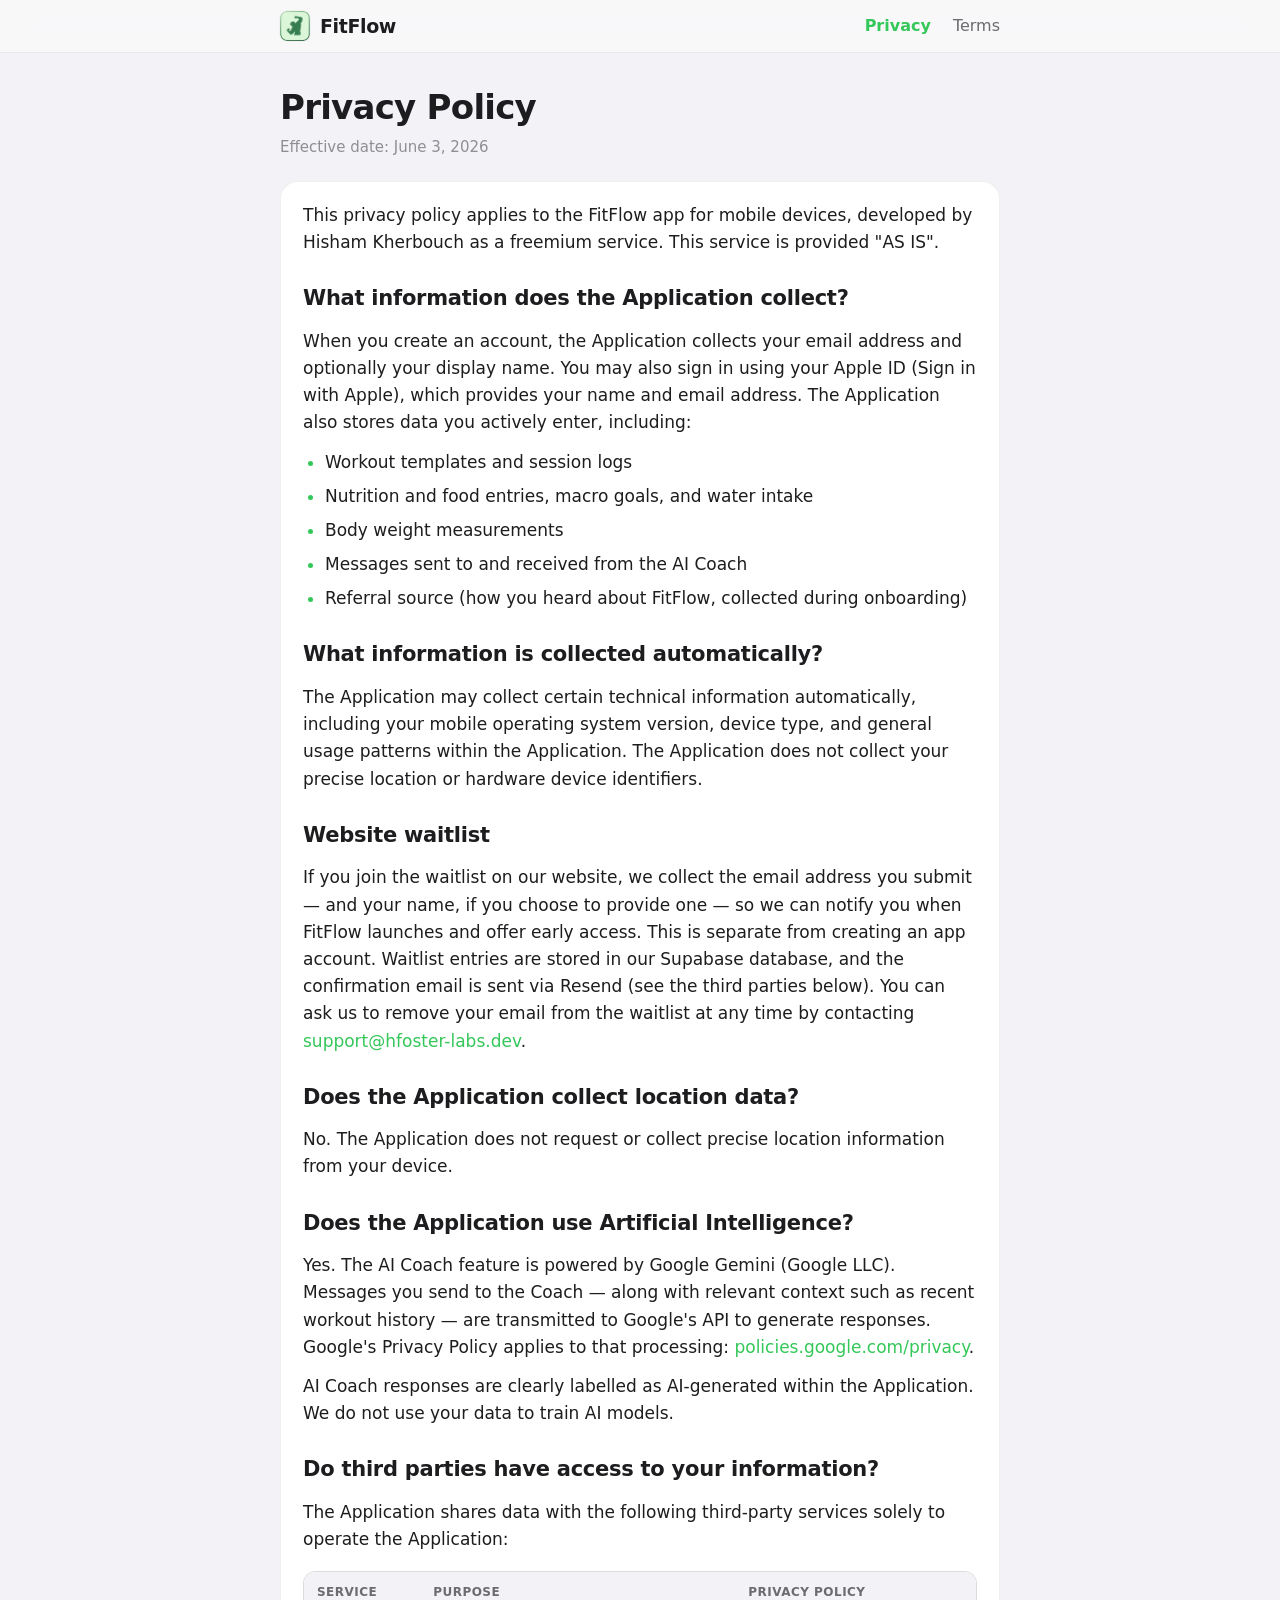
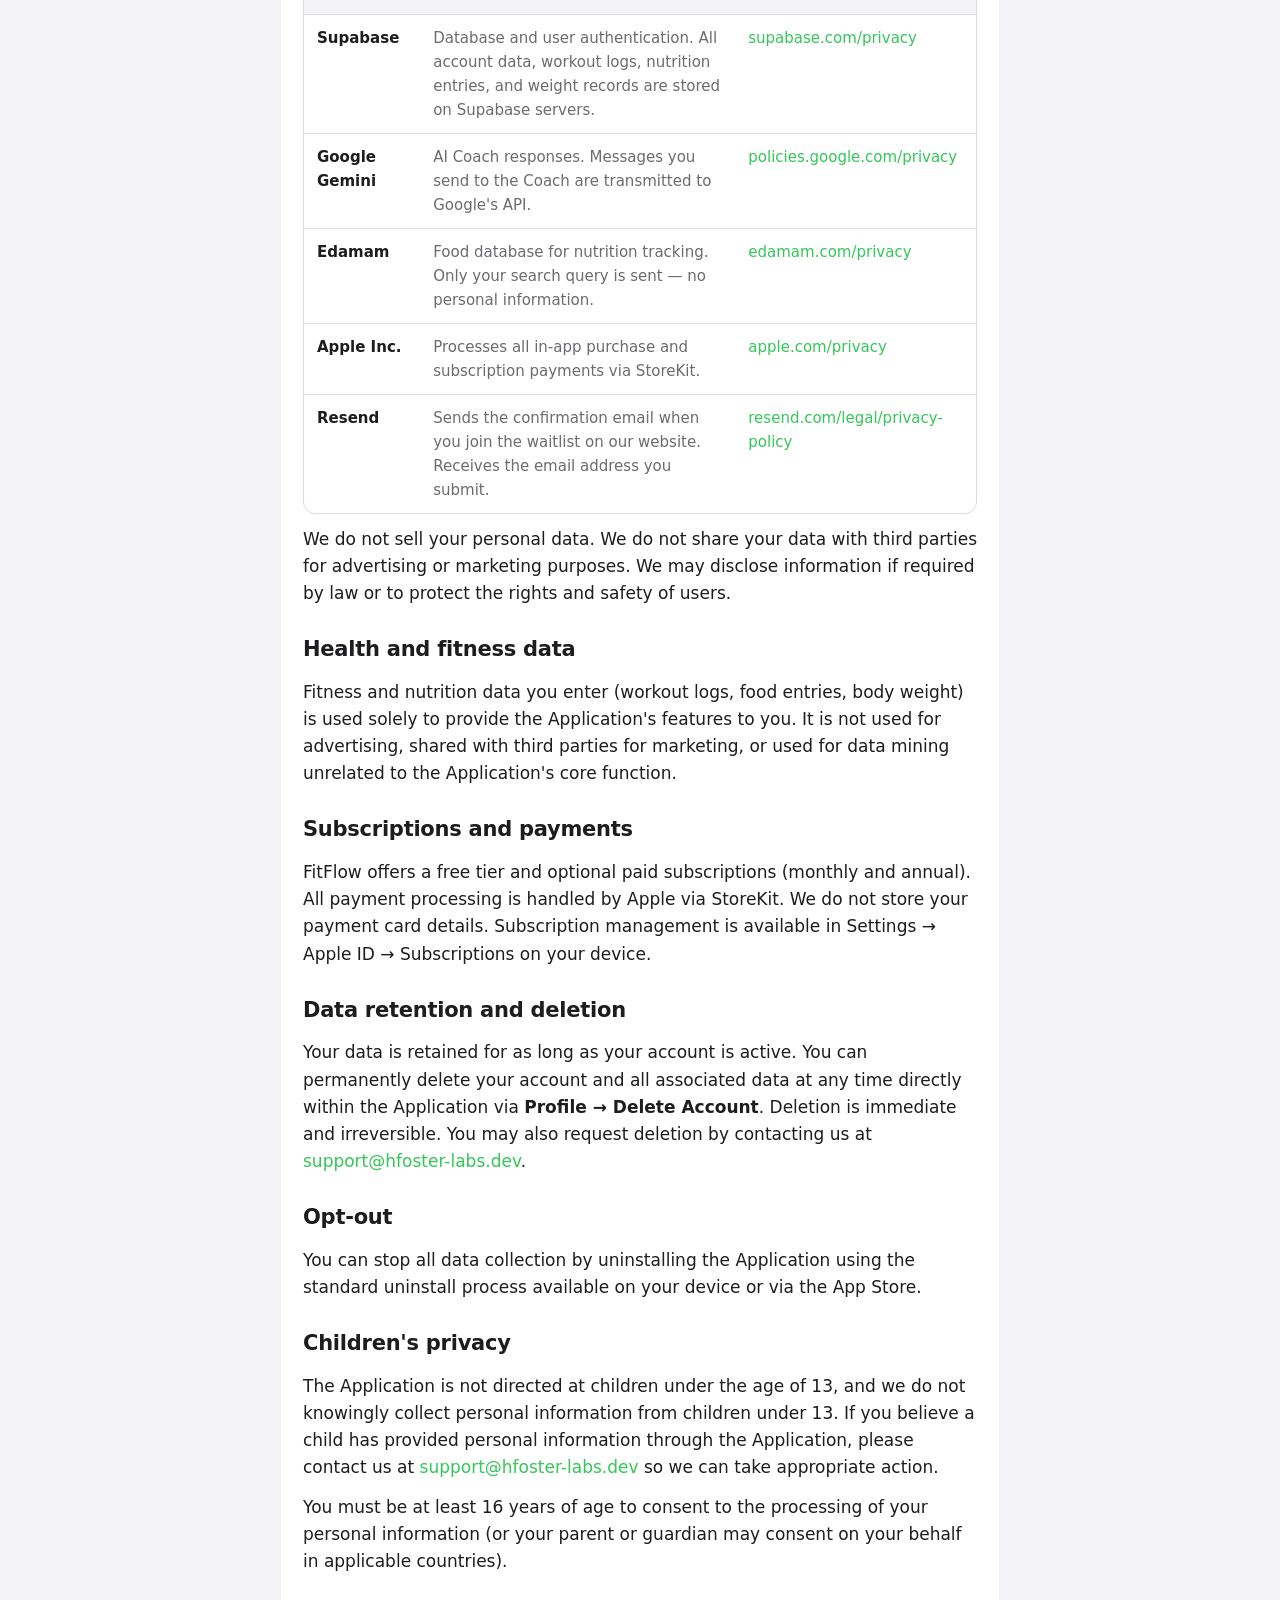
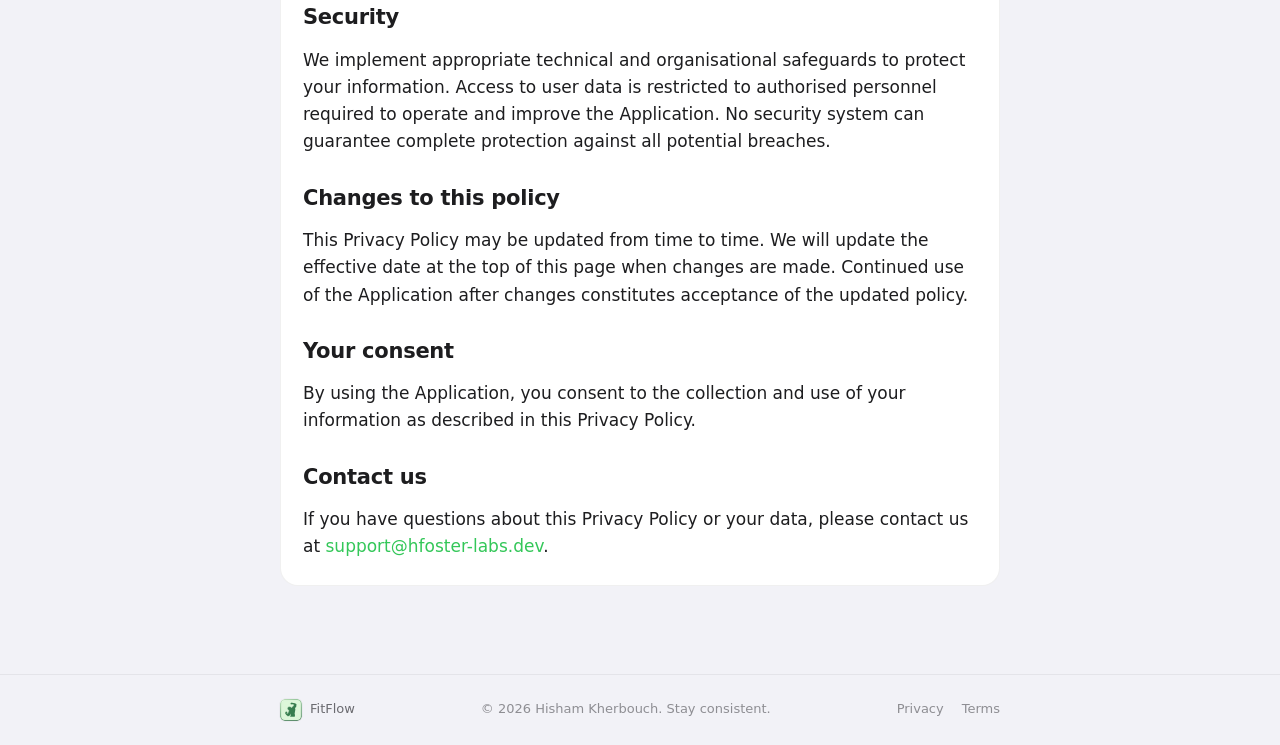
==== commit ccb158ad: "Wire waitlist form to Supabase + document it in privacy policy - Landing form now POSTs email to the" ====
--- a/privacypolicy.html
+++ b/privacypolicy.html
@@ -43,6 +43,9 @@
     <h2>What information is collected automatically?</h2>
     <p>The Application may collect certain technical information automatically, including your mobile operating system version, device type, and general usage patterns within the Application. The Application does not collect your precise location or hardware device identifiers.</p>
 
+    <h2>Website waitlist</h2>
+    <p>If you join the waitlist on our website, we collect the email address you submit — and your name, if you choose to provide one — so we can notify you when FitFlow launches and offer early access. This is separate from creating an app account. Waitlist entries are stored in our Supabase database, and the confirmation email is sent via Resend (see the third parties below). You can ask us to remove your email from the waitlist at any time by contacting <a href="mailto:support@hfoster-labs.dev">support@hfoster-labs.dev</a>.</p>
+
     <h2>Does the Application collect location data?</h2>
     <p>No. The Application does not request or collect precise location information from your device.</p>
 
@@ -80,6 +83,11 @@
           <td><strong>Apple Inc.</strong></td>
           <td>Processes all in-app purchase and subscription payments via StoreKit.</td>
           <td><a href="https://www.apple.com/privacy" target="_blank" rel="noopener">apple.com/privacy</a></td>
+        </tr>
+        <tr>
+          <td><strong>Resend</strong></td>
+          <td>Sends the confirmation email when you join the waitlist on our website. Receives the email address you submit.</td>
+          <td><a href="https://resend.com/legal/privacy-policy" target="_blank" rel="noopener">resend.com/legal/privacy-policy</a></td>
         </tr>
       </tbody>
     </table>
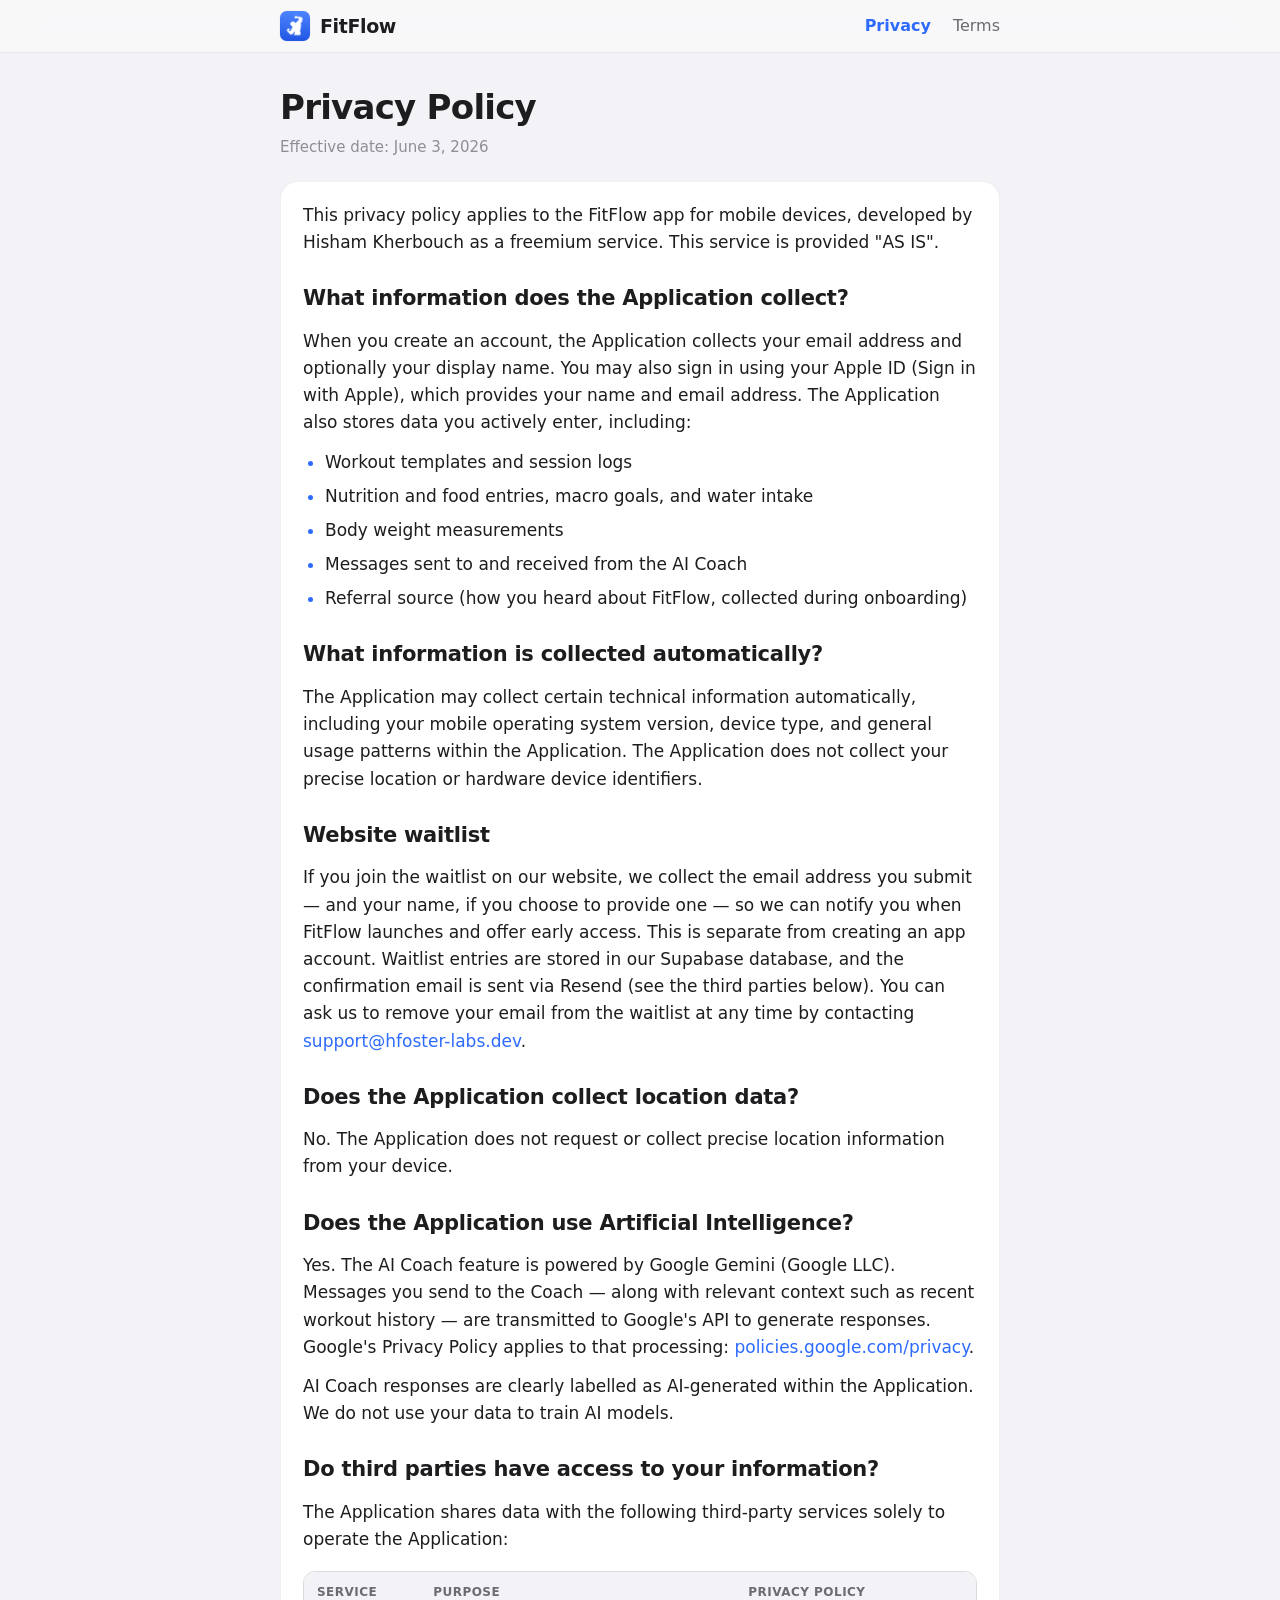
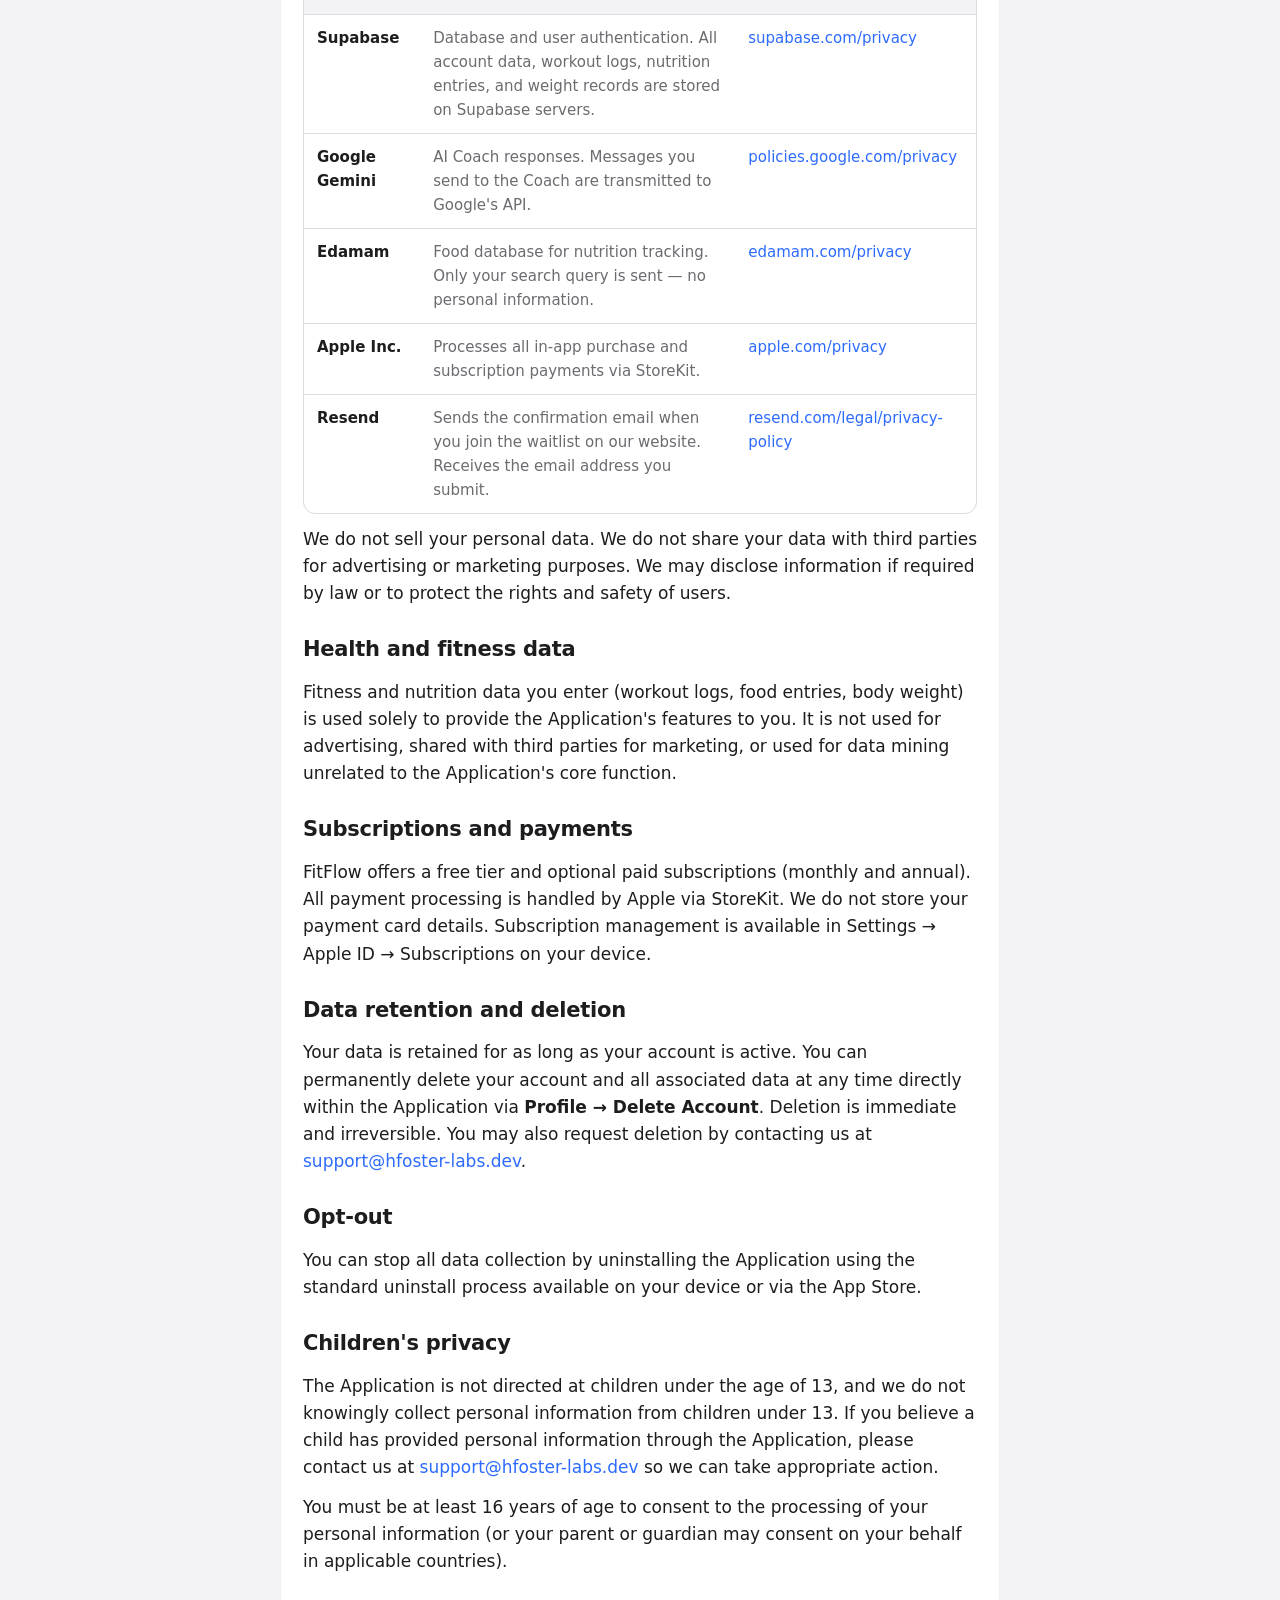
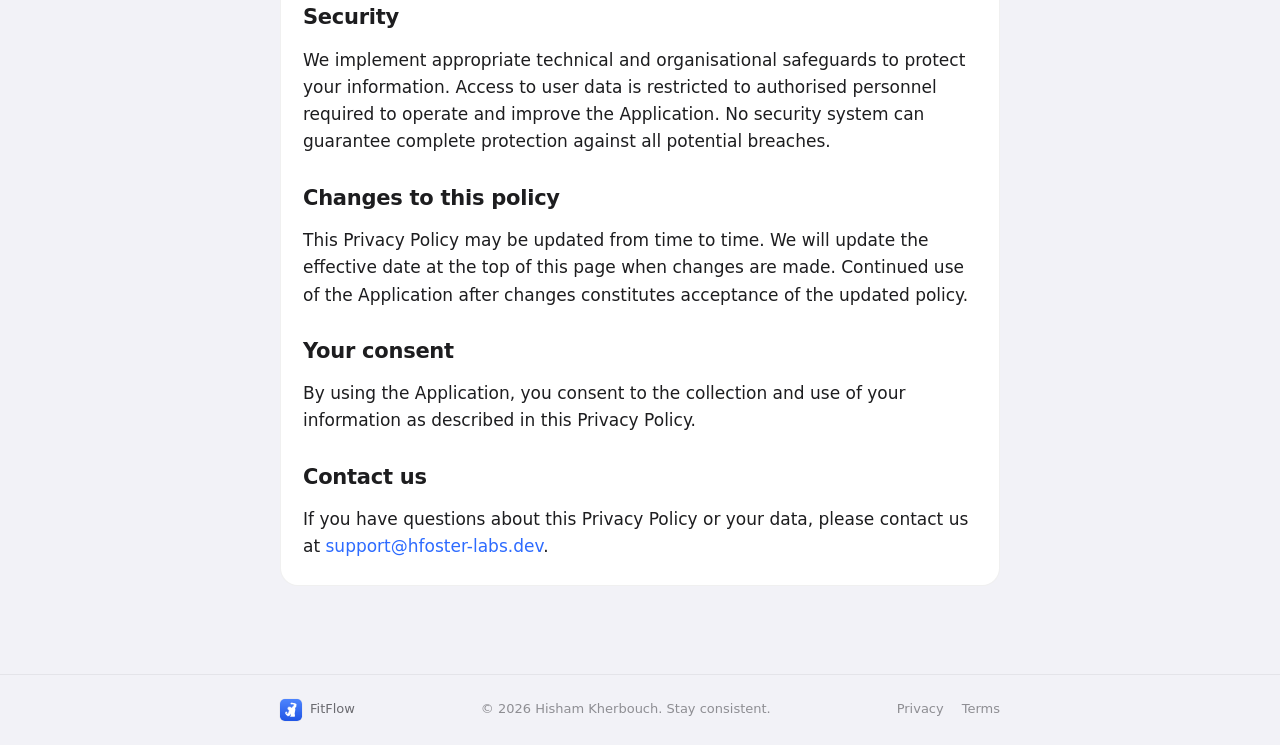
==== commit 5a19ab7d: "Add proper favicon files for browser tab icon. Serve favicon.ico plus 16/32px PNGs and apple-touch-i" ====
--- a/privacypolicy.html
+++ b/privacypolicy.html
@@ -5,8 +5,10 @@
   <meta name="viewport" content="width=device-width, initial-scale=1.0">
   <title>Privacy Policy — FitFlow</title>
   <meta name="description" content="How FitFlow collects, uses, and protects your data.">
-  <link rel="icon" type="image/png" href="/appicon.png">
-  <link rel="apple-touch-icon" href="/appicon.png">
+  <link rel="icon" href="/favicon.ico?v=2" sizes="any">
+  <link rel="icon" type="image/png" sizes="32x32" href="/favicon-32x32.png?v=2">
+  <link rel="icon" type="image/png" sizes="16x16" href="/favicon-16x16.png?v=2">
+  <link rel="apple-touch-icon" sizes="180x180" href="/apple-touch-icon.png?v=2">
   <link rel="stylesheet" href="style.css">
 </head>
 <body>
--- a/style.css
+++ b/style.css
@@ -9,8 +9,8 @@
   --faint: #8e8e93;         /* tertiaryLabel */
   --separator: rgba(60, 60, 67, 0.18);
   --hairline: rgba(0, 0, 0, 0.06);
-  --accent: #34c759;        /* AppColors.accent — health green */
-  --accent-press: #2cb14f;
+  --accent: #2d6bff;        /* AppColors.accent — brand blue */
+  --accent-press: #2457cc;
   --header-bg: rgba(249, 249, 249, 0.82);
   --max: 760px;
 }
@@ -41,7 +41,7 @@
   text-rendering: optimizeLegibility;
 }
 
-::selection { background: rgba(52, 199, 89, 0.25); }
+::selection { background: rgba(45, 107, 255, 0.25); }
 
 a { color: var(--accent); text-decoration: none; }
 a:hover { text-decoration: underline; }
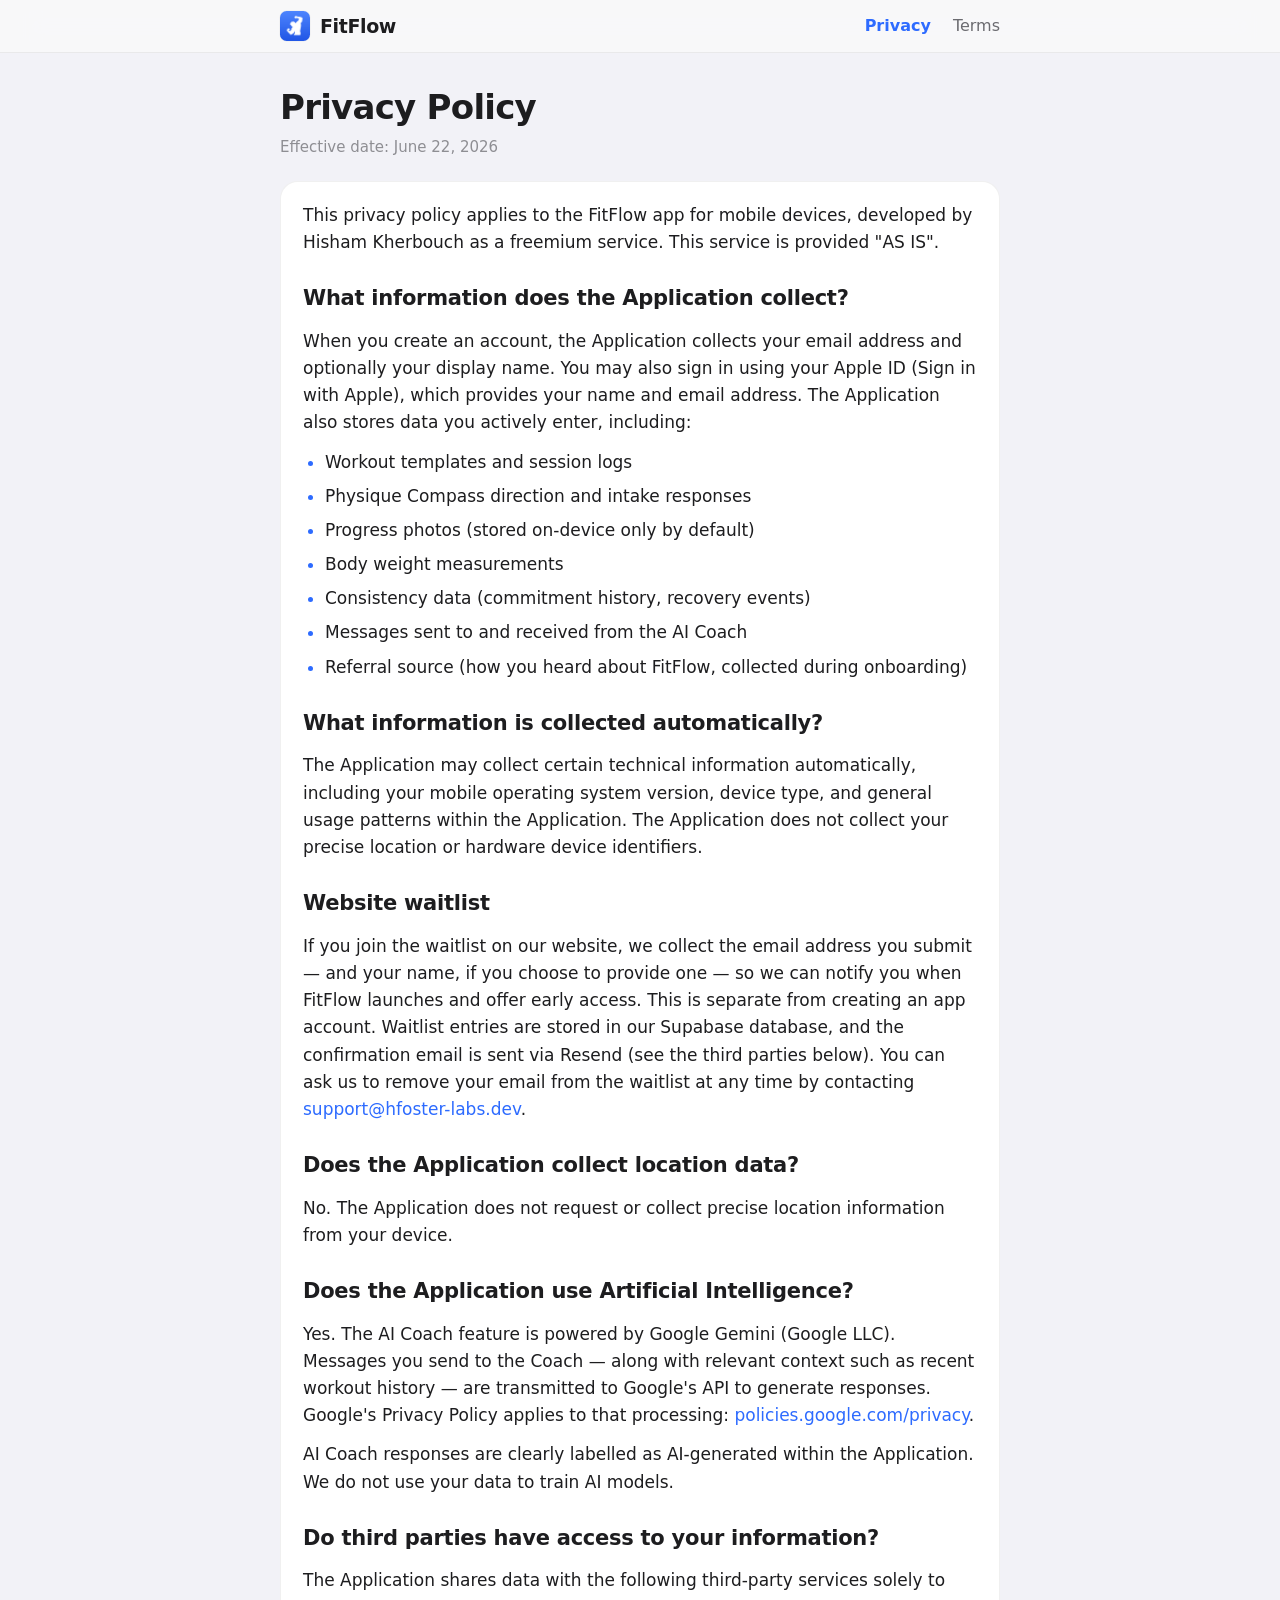
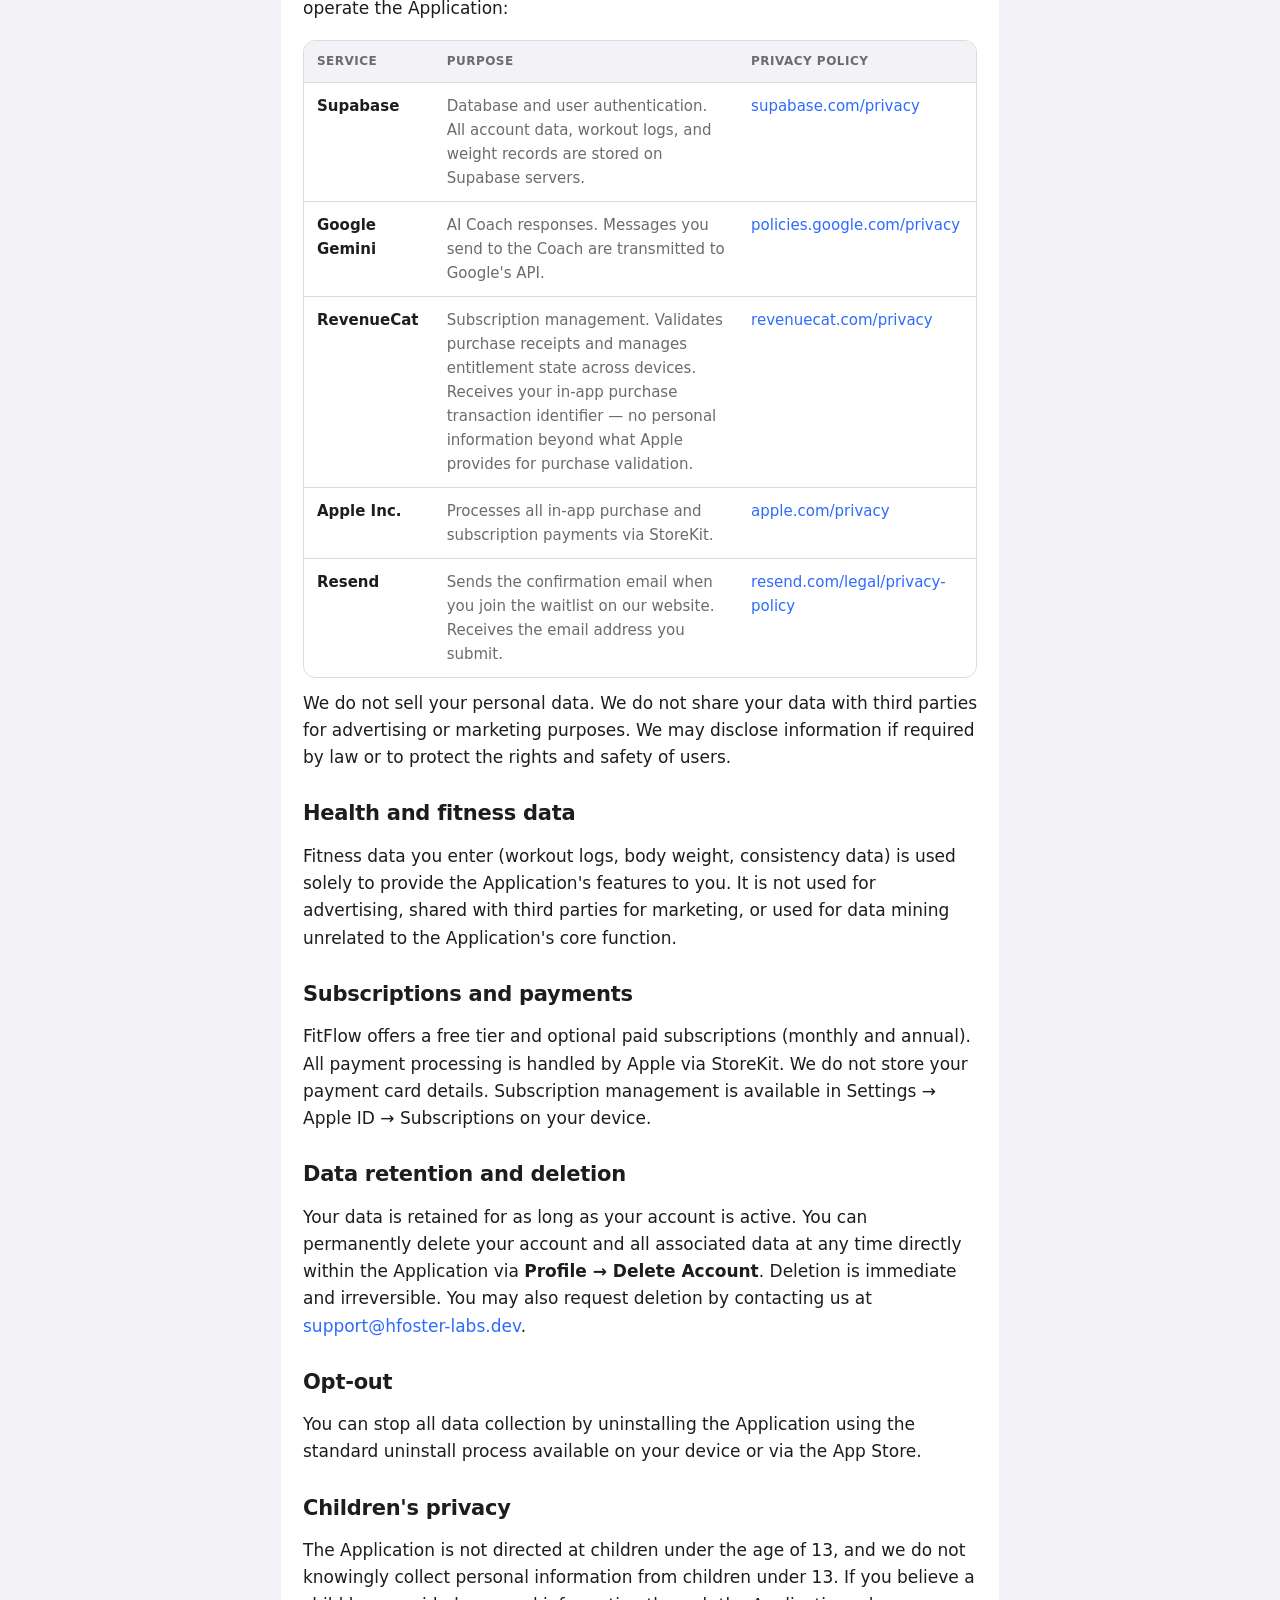
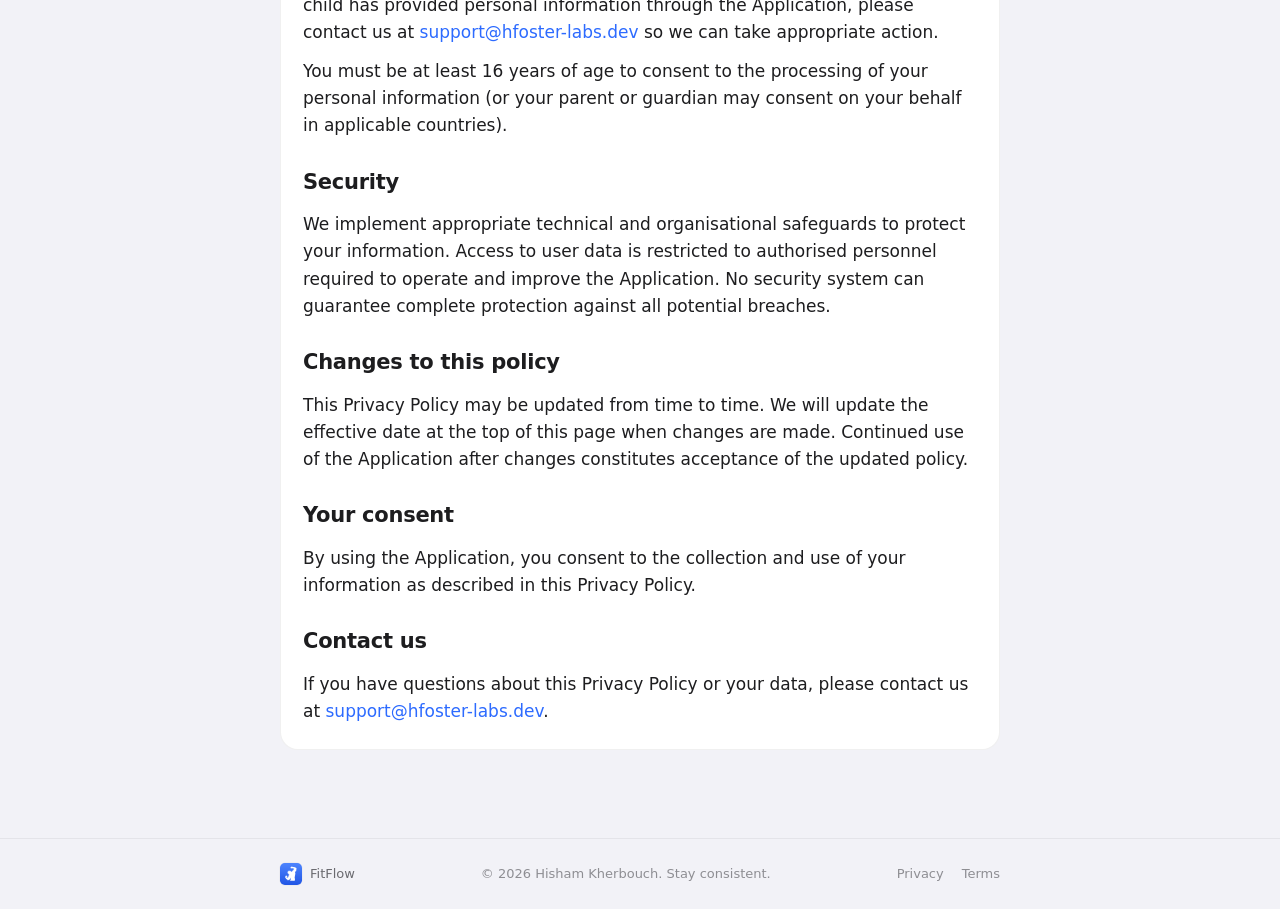
==== commit 0f10fe57: "fix: update privacy policy + terms for post-nutrition app - Remove all nutrition/food logging data c" ====
--- a/privacypolicy.html
+++ b/privacypolicy.html
@@ -4,12 +4,22 @@
   <meta charset="UTF-8">
   <meta name="viewport" content="width=device-width, initial-scale=1.0">
   <title>Privacy Policy — FitFlow</title>
-  <meta name="description" content="How FitFlow collects, uses, and protects your data.">
+  <meta name="description" content="Read the FitFlow privacy policy: what data the AI fitness app collects, how your workout and fitness information is used, and how to delete your account and data.">
+  <link rel="canonical" href="https://fitflow.hfoster-labs.dev/privacypolicy">
+  <meta property="og:type" content="website">
+  <meta property="og:site_name" content="FitFlow">
+  <meta property="og:title" content="Privacy Policy — FitFlow">
+  <meta property="og:description" content="What data FitFlow collects, how your workout and fitness information is used, and how to delete your account and data.">
+  <meta property="og:image" content="https://fitflow.hfoster-labs.dev/appicon.png">
+  <meta property="og:url" content="https://fitflow.hfoster-labs.dev/privacypolicy">
   <link rel="icon" href="/favicon.ico?v=2" sizes="any">
   <link rel="icon" type="image/png" sizes="32x32" href="/favicon-32x32.png?v=2">
   <link rel="icon" type="image/png" sizes="16x16" href="/favicon-16x16.png?v=2">
   <link rel="apple-touch-icon" sizes="180x180" href="/apple-touch-icon.png?v=2">
   <link rel="stylesheet" href="style.css">
+  <script type="application/ld+json">
+  {"@context":"https://schema.org","@type":"WebPage","name":"FitFlow Privacy Policy","description":"What data FitFlow collects, how your workout and fitness information is used, and how to delete your account and data.","url":"https://fitflow.hfoster-labs.dev/privacypolicy"}
+  </script>
 </head>
 <body>
   <header class="site-header">
@@ -27,7 +37,7 @@
 
   <main class="wrap">
     <h1 class="page-title">Privacy Policy</h1>
-    <p class="effective-date">Effective date: June 3, 2026</p>
+    <p class="effective-date">Effective date: June 22, 2026</p>
 
     <article class="card">
     <p>This privacy policy applies to the FitFlow app for mobile devices, developed by Hisham Kherbouch as a freemium service. This service is provided "AS IS".</p>
@@ -36,8 +46,10 @@
     <p>When you create an account, the Application collects your email address and optionally your display name. You may also sign in using your Apple ID (Sign in with Apple), which provides your name and email address. The Application also stores data you actively enter, including:</p>
     <ul>
       <li>Workout templates and session logs</li>
-      <li>Nutrition and food entries, macro goals, and water intake</li>
+      <li>Physique Compass direction and intake responses</li>
+      <li>Progress photos (stored on-device only by default)</li>
       <li>Body weight measurements</li>
+      <li>Consistency data (commitment history, recovery events)</li>
       <li>Messages sent to and received from the AI Coach</li>
       <li>Referral source (how you heard about FitFlow, collected during onboarding)</li>
     </ul>
@@ -68,7 +80,7 @@
       <tbody>
         <tr>
           <td><strong>Supabase</strong></td>
-          <td>Database and user authentication. All account data, workout logs, nutrition entries, and weight records are stored on Supabase servers.</td>
+          <td>Database and user authentication. All account data, workout logs, and weight records are stored on Supabase servers.</td>
           <td><a href="https://supabase.com/privacy" target="_blank" rel="noopener">supabase.com/privacy</a></td>
         </tr>
         <tr>
@@ -77,9 +89,9 @@
           <td><a href="https://policies.google.com/privacy" target="_blank" rel="noopener">policies.google.com/privacy</a></td>
         </tr>
         <tr>
-          <td><strong>Edamam</strong></td>
-          <td>Food database for nutrition tracking. Only your search query is sent — no personal information.</td>
-          <td><a href="https://www.edamam.com/privacy/" target="_blank" rel="noopener">edamam.com/privacy</a></td>
+          <td><strong>RevenueCat</strong></td>
+          <td>Subscription management. Validates purchase receipts and manages entitlement state across devices. Receives your in-app purchase transaction identifier — no personal information beyond what Apple provides for purchase validation.</td>
+          <td><a href="https://www.revenuecat.com/privacy" target="_blank" rel="noopener">revenuecat.com/privacy</a></td>
         </tr>
         <tr>
           <td><strong>Apple Inc.</strong></td>
@@ -96,7 +108,7 @@
     <p>We do not sell your personal data. We do not share your data with third parties for advertising or marketing purposes. We may disclose information if required by law or to protect the rights and safety of users.</p>
 
     <h2>Health and fitness data</h2>
-    <p>Fitness and nutrition data you enter (workout logs, food entries, body weight) is used solely to provide the Application's features to you. It is not used for advertising, shared with third parties for marketing, or used for data mining unrelated to the Application's core function.</p>
+    <p>Fitness data you enter (workout logs, body weight, consistency data) is used solely to provide the Application's features to you. It is not used for advertising, shared with third parties for marketing, or used for data mining unrelated to the Application's core function.</p>
 
     <h2>Subscriptions and payments</h2>
     <p>FitFlow offers a free tier and optional paid subscriptions (monthly and annual). All payment processing is handled by Apple via StoreKit. We do not store your payment card details. Subscription management is available in Settings → Apple ID → Subscriptions on your device.</p>
